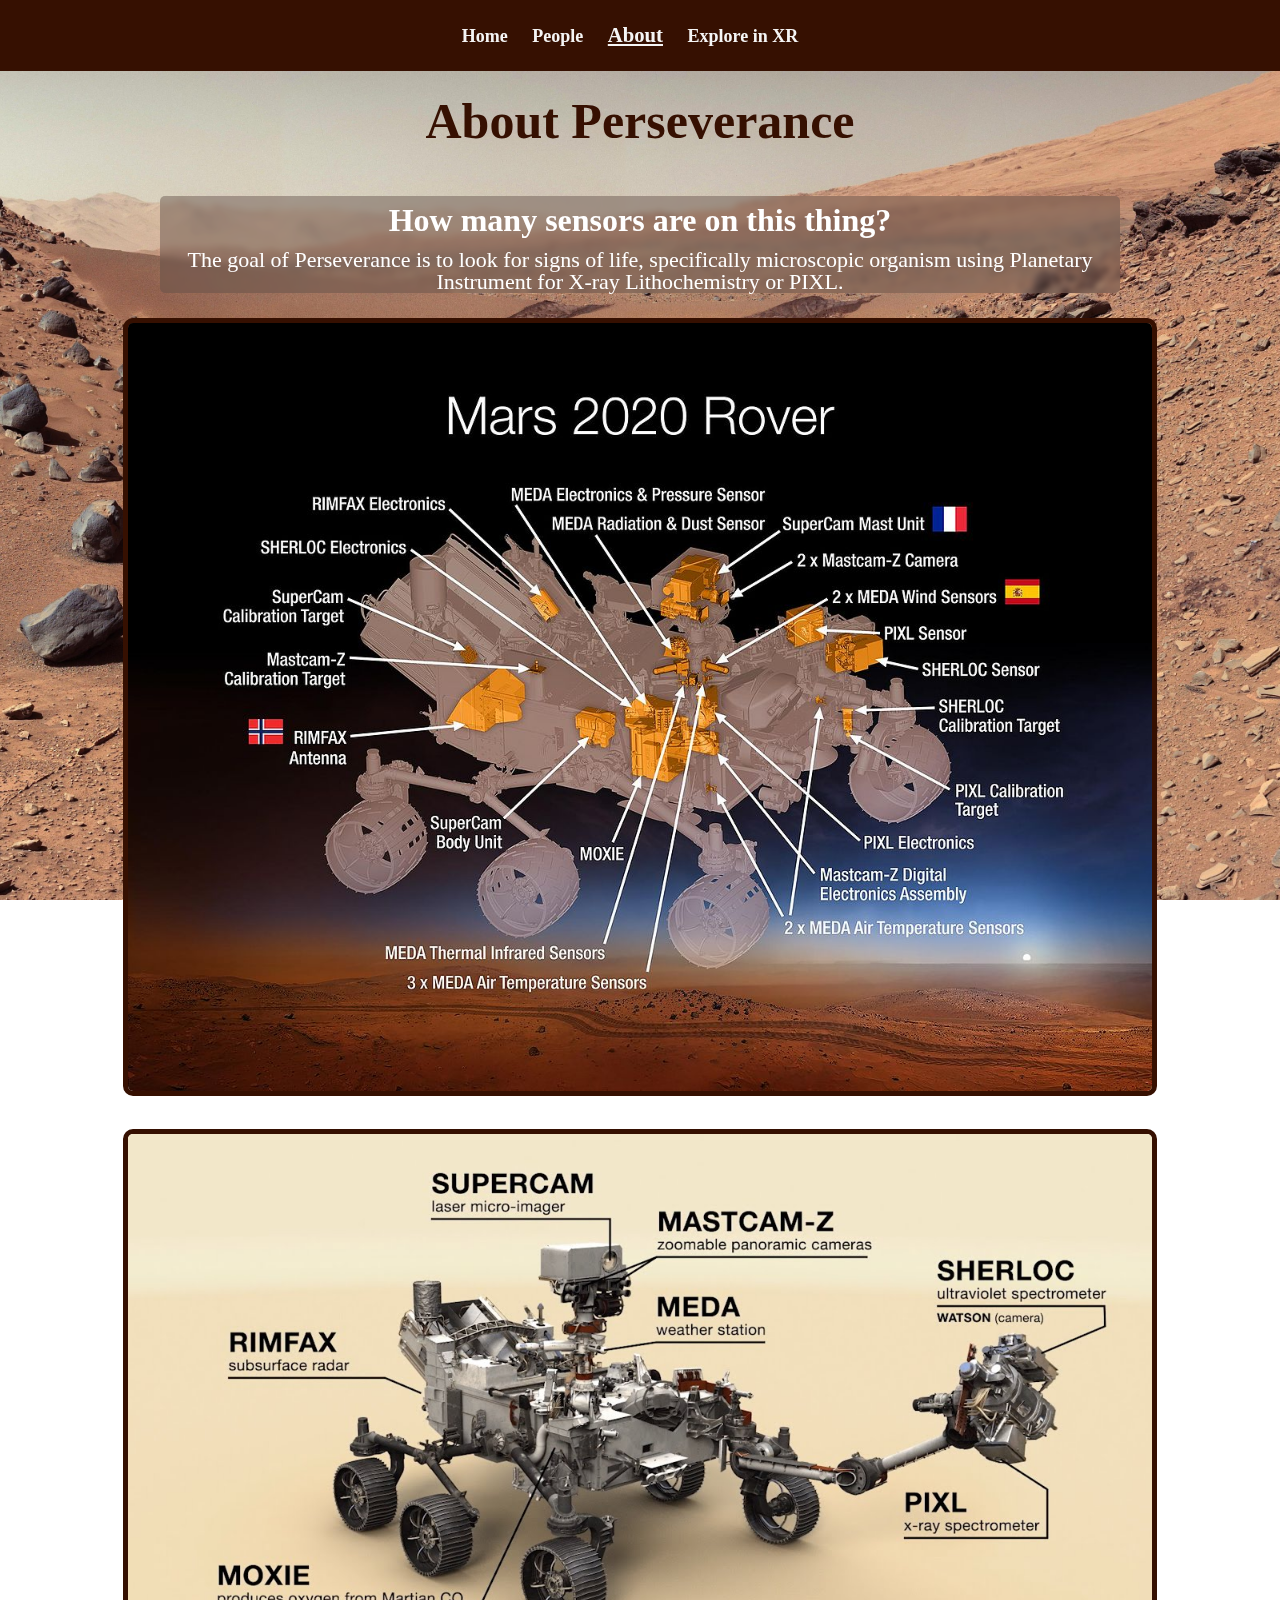
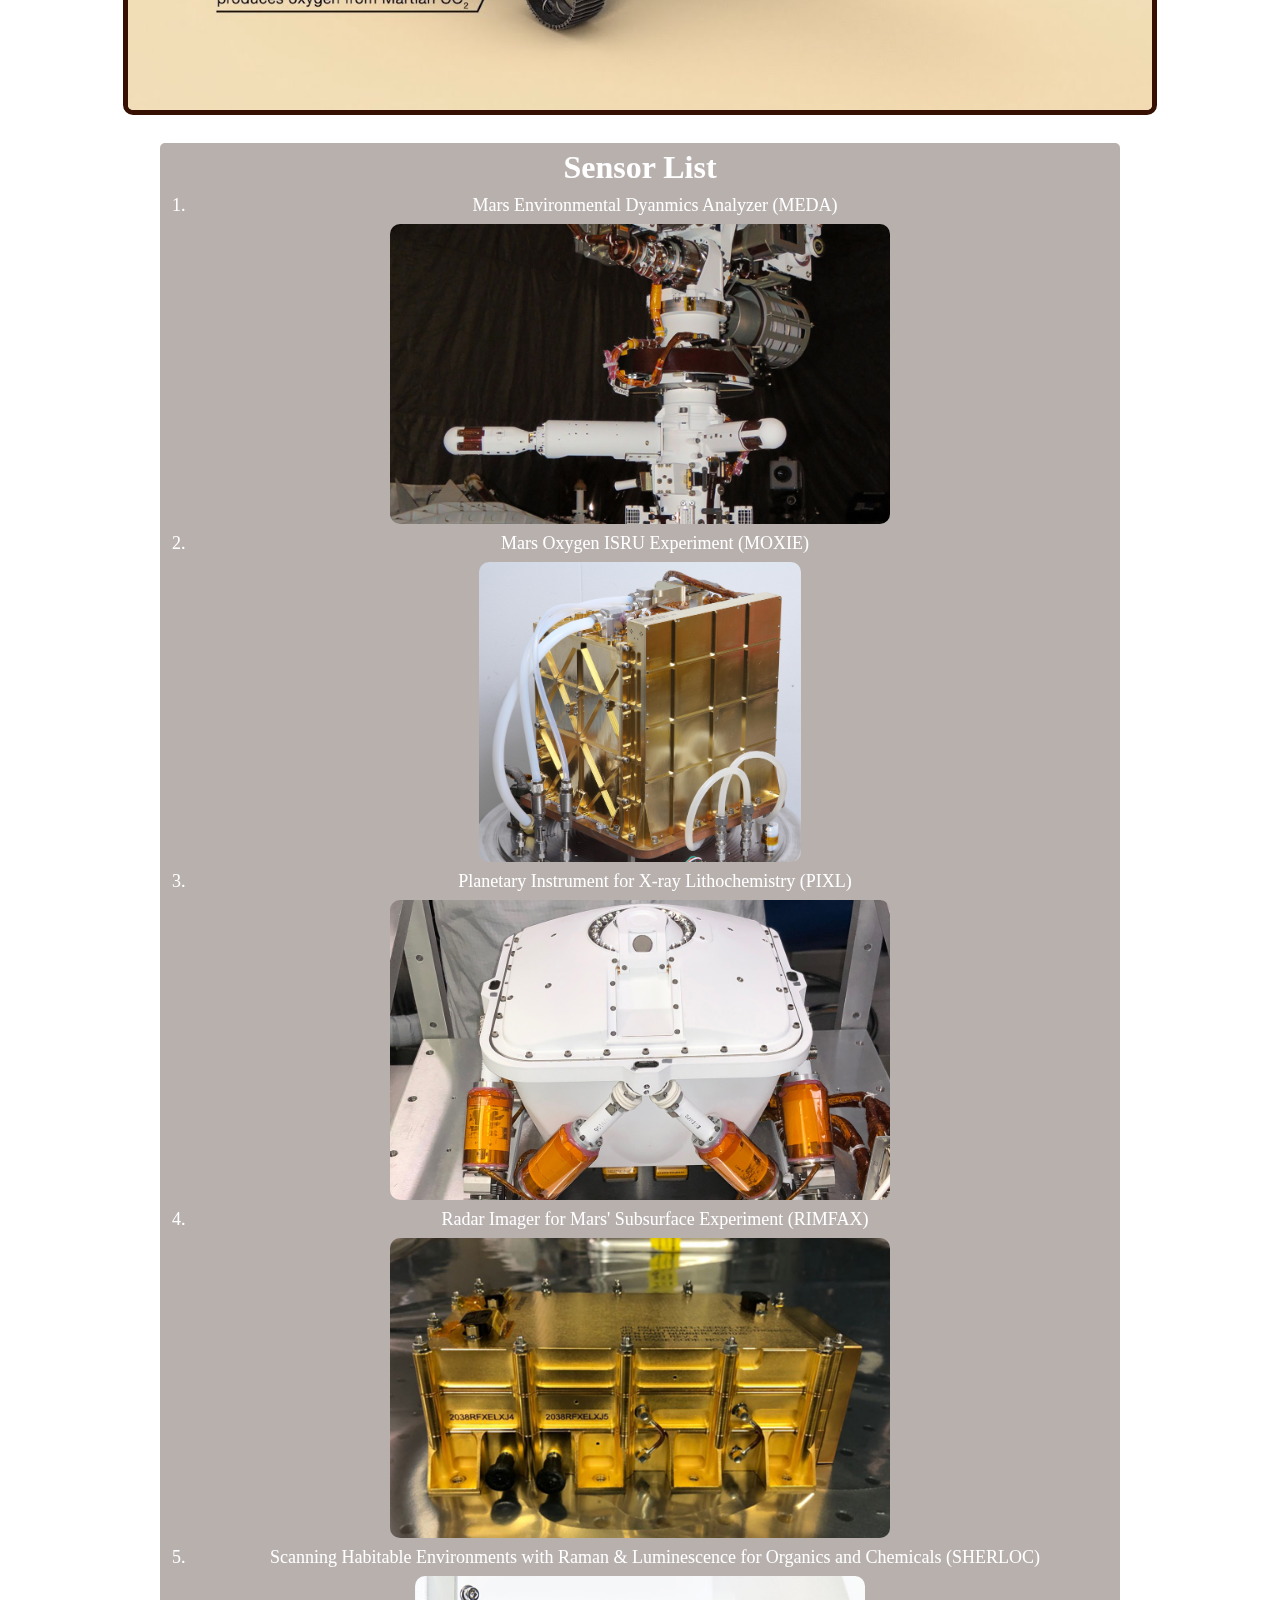
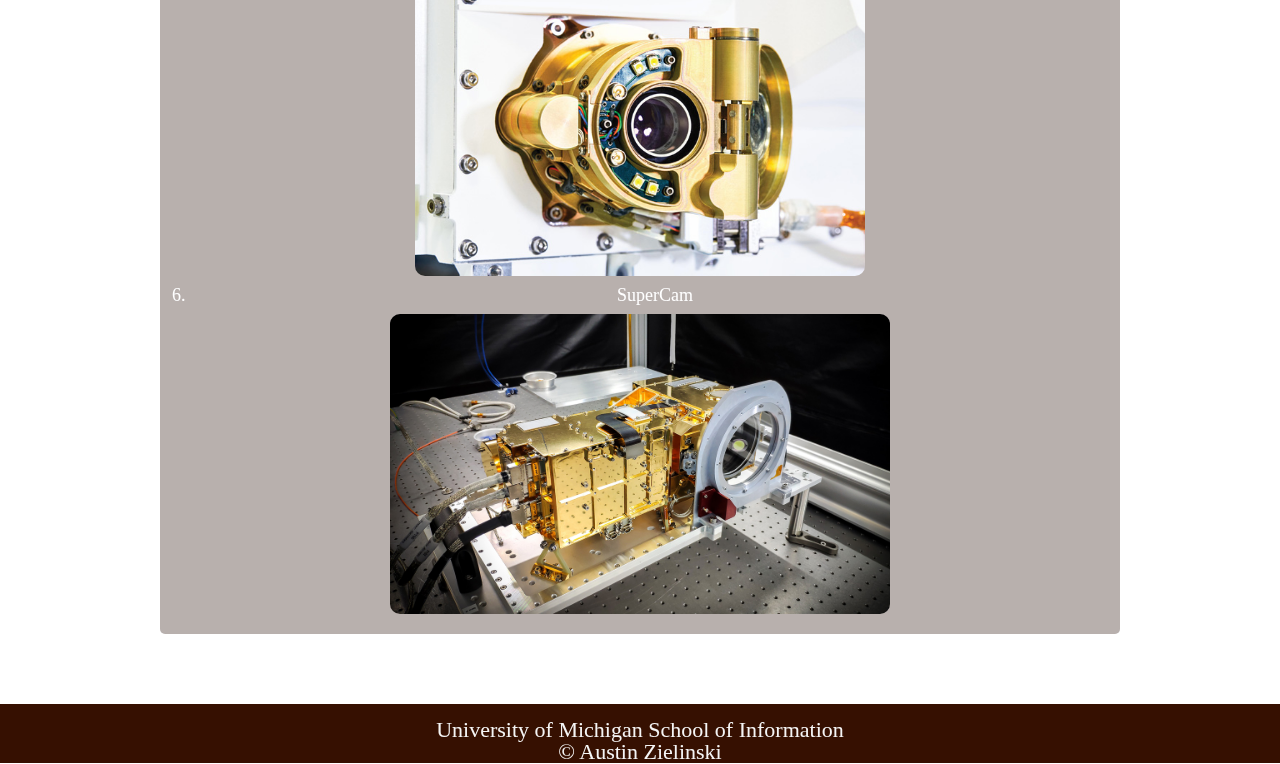
==== about.html @ b67bc54c "update" ====
<!DOCTYPE html>
<html lang="en">

<head>
	<meta charset="UTF-8">
	<meta name="viewport" content="width=device-width, initial-scale=1.0">
	<link rel="stylesheet" href="css/html5reset.css">
	<link rel="stylesheet" href="css/style.css">
	<title>About</title>
	<!-- Global site tag (gtag.js) - Google Analytics -->
	<script async src="https://www.googletagmanager.com/gtag/js?id=G-2NDL2VJ68P"></script>
	<script>
		window.dataLayer = window.dataLayer || [];
		function gtag() { dataLayer.push(arguments); }
		gtag('js', new Date());

		gtag('config', 'G-2NDL2VJ68P');
	</script>
</head>

<body id="about">
	<div class="skip"><a href="#main">Skip to Main Content</a></div>
	<nav>
		<ul>
			<li><a href="index.html">Home</a></li>
			<li><a href="people.html">People</a></li>
			<li><a href="about.html" class="current" >About</a></li>
			<li><a href="xr.html">Explore in XR</a></li>
		</ul>
	</nav>


	<header class="about-page" id="main">
		<h1>About Perseverance</h1>
	</header>

	<main class="container">
		<div class="about-image">
			<img src="images/sensors.jpg" class="img1" alt="Sensors on the rover.">
			<img src="images/rover-sensors.jpg" class="img1" alt="Sensors on the rover.">
		</div>
		<div class="sensor-images">
			
		</div>

		<div class="about-text">
			<a id="intro"></a>
			<h2>How many sensors are on this thing?</h2>
			<p> The goal of Perseverance is to look for signs of life, specifically microscopic organism using Planetary
				Instrument for X-ray Lithochemistry or PIXL.

			</p>
		</div>

		<div class="sensor-text">
			<a id="sensor"></a>
			<h2>Sensor List</h2>
			<div class="sensor-list">
				<ol>
					<li>Mars Environmental Dyanmics Analyzer (MEDA)</li>
					<img src="images/meda.jpg" class="img3" alt="meda sensor" />
					<li>Mars Oxygen ISRU Experiment (MOXIE)</li>
					<img src="images/moxie.jpg" class="img3" alt="moxie sensor" />
					<li>Planetary Instrument for X-ray Lithochemistry (PIXL)</li>
					<img src="images/pixl_camera.jpg" class="img3" alt="Pixl camera" />
					<li>Radar Imager for Mars' Subsurface Experiment (RIMFAX)</li>
					<img src="images/rimfax.jpg" class="img3" alt="rimfax sensor" />
					<li>Scanning Habitable Environments with Raman & Luminescence for Organics and Chemicals (SHERLOC)
					</li>
					<img src="images/sherloc.jpg" class="img3" alt="sherloc sensor" />
					<li>SuperCam</li>
					<img src="images/supercam-web.jpg" class="img3" alt="supercam sensor" />
				</ol>
				</div>
			</div>

	</main>

	<footer>
		<p>University of Michigan School of Information <br />
			&copy; Austin Zielinski </p>
	</footer>
</body>

</html>
---- css/style.css ----
html{
    scroll-behavior: smooth;
}

body{
  /* background-color: rgb(252, 240, 231); */
  background-image: url(../images/Mars_landscape.jpg);
  background-attachment: fixed;
  background-position: center;
  background-repeat: no-repeat;
  background-size: cover;
  font-size: 18px;
  margin: 0;
  padding: 0;
}

img {
  width: 80%;
  height: auto;
  border: 5px solid  rgb(54, 16, 1);
  margin: 15px;
  border-radius: 10px;
}



h1{
  font-size: 50px;
  line-height: 1;
  padding: 25px 0;
  color: rgb(54, 16, 1);
  text-align: center;
}

h2{
  font-size: 32px;
  line-height: 1.5;
  padding-bottom: 5px;
  color: white;
  text-align: center;
}

nav li{
  display:inline;
  padding-right:20px;

}


nav{
  background-color: rgb(54, 16, 1);
  padding: 25px 0; 
  text-align: center;
}

footer{
  background-color: rgb(54, 16, 1);
  color: white;
  padding-top: 15px;
  text-align: center;
  position: relative;
  bottom: 0;
  align-items: center;
}

footer p{
  color: whitesmoke;
}

header p{
  color: white;
  font-size: 32px;
  text-align: center;
}
/*END STARTER CSS - DO NO CHANGE*/


/*Req 1*/
nav a{
  color: whitesmoke;
  font-weight: bold;
  text-decoration: none;
}             

a:hover{
  text-decoration: underline;
}

/*Req 3a*/
.skip a{
  background: whitesmoke;
  color: color: rgb(54, 16, 1);
  left: 0;      
  -webkit-transition: top 1s ease-out;
  transition: top 1s ease-out;
  z-index: 1;
  position: absolute;
  top: -50px;
  
}
.skip a:focus{
  top: 10px;

}
li{
  text-align:center;
  
}
/*Req 4*/
*:focus{
  /* border-right: 3px dotted rgb(54, 16, 1); */
  border-bottom: 5px solid rgb(54, 16, 1);

}

/*Req 5*/
.container{
  display: grid;
  grid-template-columns: 1fr 3fr 3fr 1fr;
  grid-template-rows: auto auto auto auto auto auto auto auto;
  grid-row-gap: 10px;
  justify-content: center;
  
}

.container{
  display: grid;
  grid-template-columns: 1fr 3fr 3fr 3fr 1;
  grid-template-rows: auto auto auto auto auto auto auto auto;
  grid-row-gap: 10px;
  justify-content: center;
}

header{
  background-attachment: fixed; /* Parallax effect */     
  background-position: center;  /* Parallax effect */
  background-repeat: no-repeat; /* Parallax effect */
  background-size: cover;       /* Parallax effect */
      ;
  height: 20%;                /* Parallax effect */
  margin-bottom: 25px;
}

.intro-text, .liftoff-text, .journey-text, .landing-text, .about-text, .sensor-text{
  grid-column: 2 / span 2;
  text-align: center;
  align-items: center;
  backdrop-filter: blur(3px) contrast(.7);
  background-color: rgba(54, 16, 1, 0.2);
  border-radius: 5px;
}

/*Req 8a, 8b, and 8c*/
.intro-image, .liftoff-image, .journey-image, .landing-image, .about-image, .sensor-images{
  grid-column: 1/-1;
  text-align: center;
}

.intro-text{
  grid-row: 1 / span 1;
}
.intro-image{
  grid-row: 2 / span 1;
}

.lifoff-text{
  grid-row: 3 / span 1;
}

.liftoff-image{
  grid-row: 4 / span 1;
}

/*Req 7b & 8d*/
.journey-text{
  grid-row: 5 / span 1;
}

.journey-image{
  grid-row: 6 / span 1;
}

/*Req 7b & 8d*/
.landing-text{
  grid-row: 7 / span 1;
}

.landing-image{
  grid-row: 8 / span 1;
  padding-bottom: 10px;
}

.text{
  background-color: white;
  border: 10px solid black;
  width: 85%;
  align-self: center;
}

.about-text{
  grid-row: 1 / span 1;
}

.about-image{
  grid-row: 2 / span 1;
  padding-bottom: -20px;
}

.sensor-images{
  display: flex;
  margin: 10px;
  flex-direction: column;
  margin-left: auto;
  margin-right: auto;
  width: 85%;
  height: auto
}

 .current{
  font-size: 115%;
  font-weight: 900;
  text-decoration: underline;
}

.sensor-text{
  grid-row: 3 / span 1;
  padding-bottom: 10px;
}


.sensor-list{
  display: inline;
  background-color: none;
  text-align: left;
  width: 65%;
  padding: none;
  color: white;
}

.sensor-list li{
  margin-left: 30px;
}

/*About page css*/



.img1{
  width: 80%;
  height: auto;
  border: 5px solid  rgb(54, 16, 1);
  border-radius: 10px;
}

.img2{
  max-width: 60%;
  height: auto;
  border-radius: 10px;
  margin: 3%;
  border: none;
  font-weight: 400;
}

.img3{
  width: auto;
  height: 300px;
  border-radius: 10px;
  margin: auto;
  margin-top: 10px;
  margin-bottom: 10px;
  display: block;
  border: none;
  font-weight: 400;
}

p{
  font-size: 22px;
  color: rgb(255, 255, 255);

}

.main_img:hover{
  width: 85%;
  height: auto;
  filter: brightness(1.1);
  box-shadow: rgba(0, 0, 0, 0.25) 0px 54px 55px, rgba(0, 0, 0, 0.12) 0px -12px 30px, rgba(0, 0, 0, 0.12) 0px 4px 6px, rgba(0, 0, 0, 0.17) 0px 12px 13px, rgba(0, 0, 0, 0.09) 0px -3px 5px;
  box-shadow: rgba(50, 50, 93, 0.25) 0px 30px 60px -12px inset, rgba(0, 0, 0, 0.3) 0px 18px 36px -18px inset;
}

/* css specific for people*/

.diana{
  display: flex;
  flex-wrap: wrap;
  flex-direction: row;
  justify-content: centers;

}

/* .mission-team, .celebration{
  display: flex;
  justify-content: center;
} */

.diana img{
  max-width: 100%;
  border: 3px solid black;
}

.people-body{
  background-image: url(../images/nasa_logo2.jpg);
  background-attachment: fixed;
  background-position: center;
  background-repeat: no-repeat;
  background-size: cover;
  background-color: rgb(11, 61, 145);
  background-size: 15%;
  background-repeat: repeat;
}

.people-nav{
  background-color: rgb(11, 61, 145);
  color: white;
  z-index: -1;
}
.people-footer{
  background-color: rgb(11, 61, 145);
}

/* .mission-team, .celebration{
  display: block;
  margin: 10px;
  margin-left: auto;
  margin-right: auto;
} */

#people_h1{
  backdrop-filter: blur(3px) contrast(.7);
  background-color: rgba(11, 61, 145, .9);
  border: 5px solid black;
  margin: 20px;
  color: white;
  border-radius: 10px;

}

.mission-team img, .celebration img{
  display: block;
  margin: 10px;
  margin-left: auto;
  margin-right: auto;
  width: 85%;
  height: auto;
  border: 3.5px solid black;
  border-radius: 5px;
}


.people-text1{
  text-align: center;
  border: 5px solid black;
  margin: 20px;
  border-radius: 10px;
}

.people-text1 p, .diana p{
  color: white;
  text-align: center;
  padding: 10px;
}


.diana h2, .people-text1 h2{
  color: white;

}
.people-text1{
  color: black;
  backdrop-filter: blur(3px) contrast(.7);
  background-color: rgba(11, 61, 145, .95);
  border-radius: 10px;
}

.diana{
  backdrop-filter: blur(3px) contrast(.7);
  background-color: rgba(11, 61, 145, .95);
  border: 5px solid black;
  margin: 20px;
  border-radius: 10px;
}

h3{
  color: white;
  padding-bottom: 10px;
  text-decoration: none;
}

.people-text1 h3 a{
  color: white;
  text-decoration: none;
}

h3:hover{
  text-decoration: underline;
}



.diana{
  display: flex;
  flex-direction: column;
  justify-content: center;
  align-items: center;
}

.diana img{
  margin: 1%;
  width: 92%;
  height: auto;
}

/*Explore in XR*/

#XR_img{
  display: block;
  width:400px;
  height: auto;
  margin-left: auto;
  margin-right: auto;
  border: none;
  border-radius: 3%;
}

#XR_img1{
  display: block;
  width: auto;
  height: 450px;
  margin-left: auto;
  margin-right: auto;
  border: none;
  border-radius: 3%;
}

#XR_a{
  color: rgb(54, 16, 1);
  font-size: 48px;
  text-decoration: none;
}

.ar, .vr{
 display: flex;
 flex-direction: column;
 justify-content: center;
 flex-wrap: nowrap;
 align-items: center;

}

.ar a, .vr a{
  font-size: 30px;
  color: white;
}

.XR_h3{
  text-align: center;
}


.XR_p{

  margin-top: 15px;
  margin-bottom: 5px;
  margin-left: auto;
  margin-right: auto;
  width: 85%;
  backdrop-filter: blur(7px) contrast(.7);
  background-color: rgba(54, 16, 1, 0.308);
  border-radius: 5px;
}


/*Animation changing the background*/

#homepage{
  animation-name: animateSectionBackground;
  animation-duration: 3s;
}

#XR_a{
  animation-name: fadeIn;
  animation-duration: 3s infinite;
}

@keyframes fadeIn{
  from { opacity: 0;}
  to { opacity: 1;}
}

@keyframes animateSectionBackground {
  from { opacity: 0;}
  to { opacity: 1;}
}
/* 
@keyframes animateSectionBackground {
  00%, 24% { background-image: url(/images/rocket-launch.jpg); }
  25%, 49% { background-image: url(/images/rocket-leaving-earth.jpg); }
  50%, 74% { background-image: url(/images/arriving-at-mars.jpg); }
  75%, 99% { background-image: url(/images/Mars_landscape.jpg); }
} */

@media (min-width: 768px) and (max-width: 1024px){

  .ar, .vr{
    display: flex;
    flex-direction: row;
    flex-direction: wrap;
    justify-content: space-evenly;
    margin: 10px;
  }

  #XR_img{
    margin-right: 15px;
    width: auto;
    height: 250px;
  }

  .ar{
    margin-right: 30px;
  }

  #XR_img1{
    margin-right: 15px;
    width: 250px;
    height: auto;
    margin-left: 25px;
  }

  .XR_a:hover{
    text-decoration: none;
    font-size: 60px;
  }

  h3:hover{
    text-decoration: none;
  }

  .XR_h3{
    text-decoration: underline solid rgb(54, 16, 1);
  }

  .sensor-list p{
    width: auto;
  }

  .container{
    display: grid;
    grid-template-columns: 1fr 2fr 3fr 2fr 1fr;
    grid-template-rows: auto auto auto auto auto auto auto auto;
    grid-row-gap: 10px;
    justify-content: center;
  }

  .intro-image, .liftoff-image, .journey-image, .landing-image{
    grid-column: 1/ span 3;
    text-align: center;
  }

  .intro-image, .journey-image{
    grid-column: 1/ span 3;
    text-align: center;
  }

   .liftoff-image, .landing-image{
    grid-column: 3/ span 3;
    text-align: center;
  }

  .diana{
    flex-direction: row;
    flex-wrap: wrap;
    justify-content: center;
    align-items: center;
  }

  .diana img{
    width: 45%;
  }

  nav li{
    display: flex;
    box-direction: column;
    justify-content: right;
  }

  nav{
    margin-left: 80%;
    padding: 5px;
    background: none;
  }

  .people-nav{
    background: none;
    backdrop-filter: blur(7px) contrast(.9);
    background-color: rgba(11, 61, 145, .02);
    border-radius: 5px;

  }

  .people-nav a{
    color: black;
  }

  nav a{
    font-size: 23px;
  }
  .current{
    font-size:25px;
    font-weight: 900;
    text-decoration: underline;
  }

  .intro-text, .liftoff-text, .journey-text, .landing-text, .about-text, .sensor-text{
  grid-column: 2 / span 3;
}

@media all and (min-width: 1025px){
    
  img{
     width: 60%;
     border-style: solid;
     border-color: whitesmoke;
  }

  body{
    background-image: url(../images/Mars_landscape.jpg);
    background-attachment: fixed;
    background-position: center;
    background-repeat: no-repeat;
    background-size: cover;
    font-size: 18px;
    margin: 0;
    padding: 0;
  }
    
  nav{
    padding: 30px 0px;
    text-align: center;
  }

  nav a{
    color: whitesmoke;
  }


  .container{
    grid-template-columns: 50px auto 500px auto 50px;
    grid-template-rows: 400px 425px 425px 400px;
  }

  
  .intro-text, .liftoff-text, .journey-text, .landing-text{
    grid-column: 3 / span 2;
  }

  
  .intro-image, .liftoff-image, .journey-image, .landing-image{
    grid-column: 3 / span 2;
  }

  footer{
    text-align: right;
  
  }


}


@media screen and (prefers-reduced-motion: reduce){
  html{
      scroll-behavior: auto; 
  }

  .skip a{
    -webkit-transition: none; 
    transition: none;        
   }

   #homepage{
     animation: none;
   }

  /*Turn off parallax*/
  header{
    background-attachment: initial;
  }
}
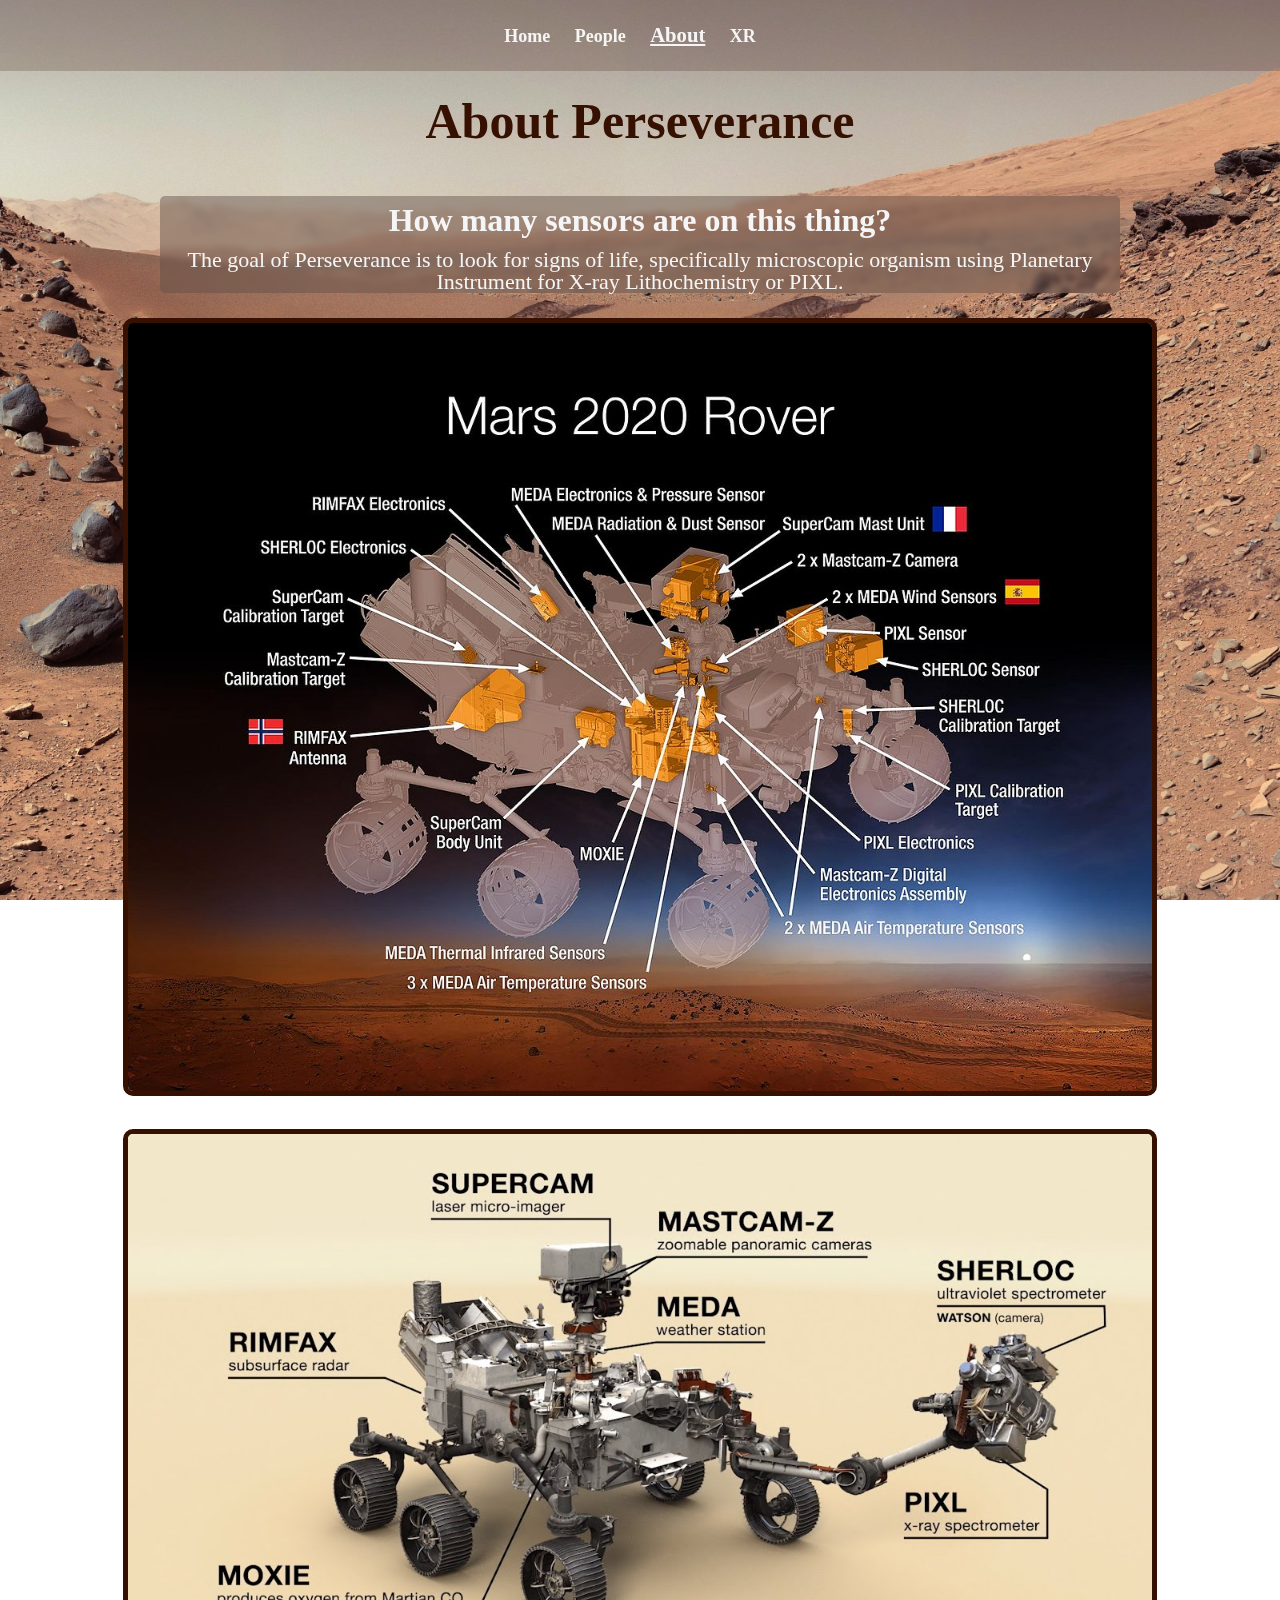
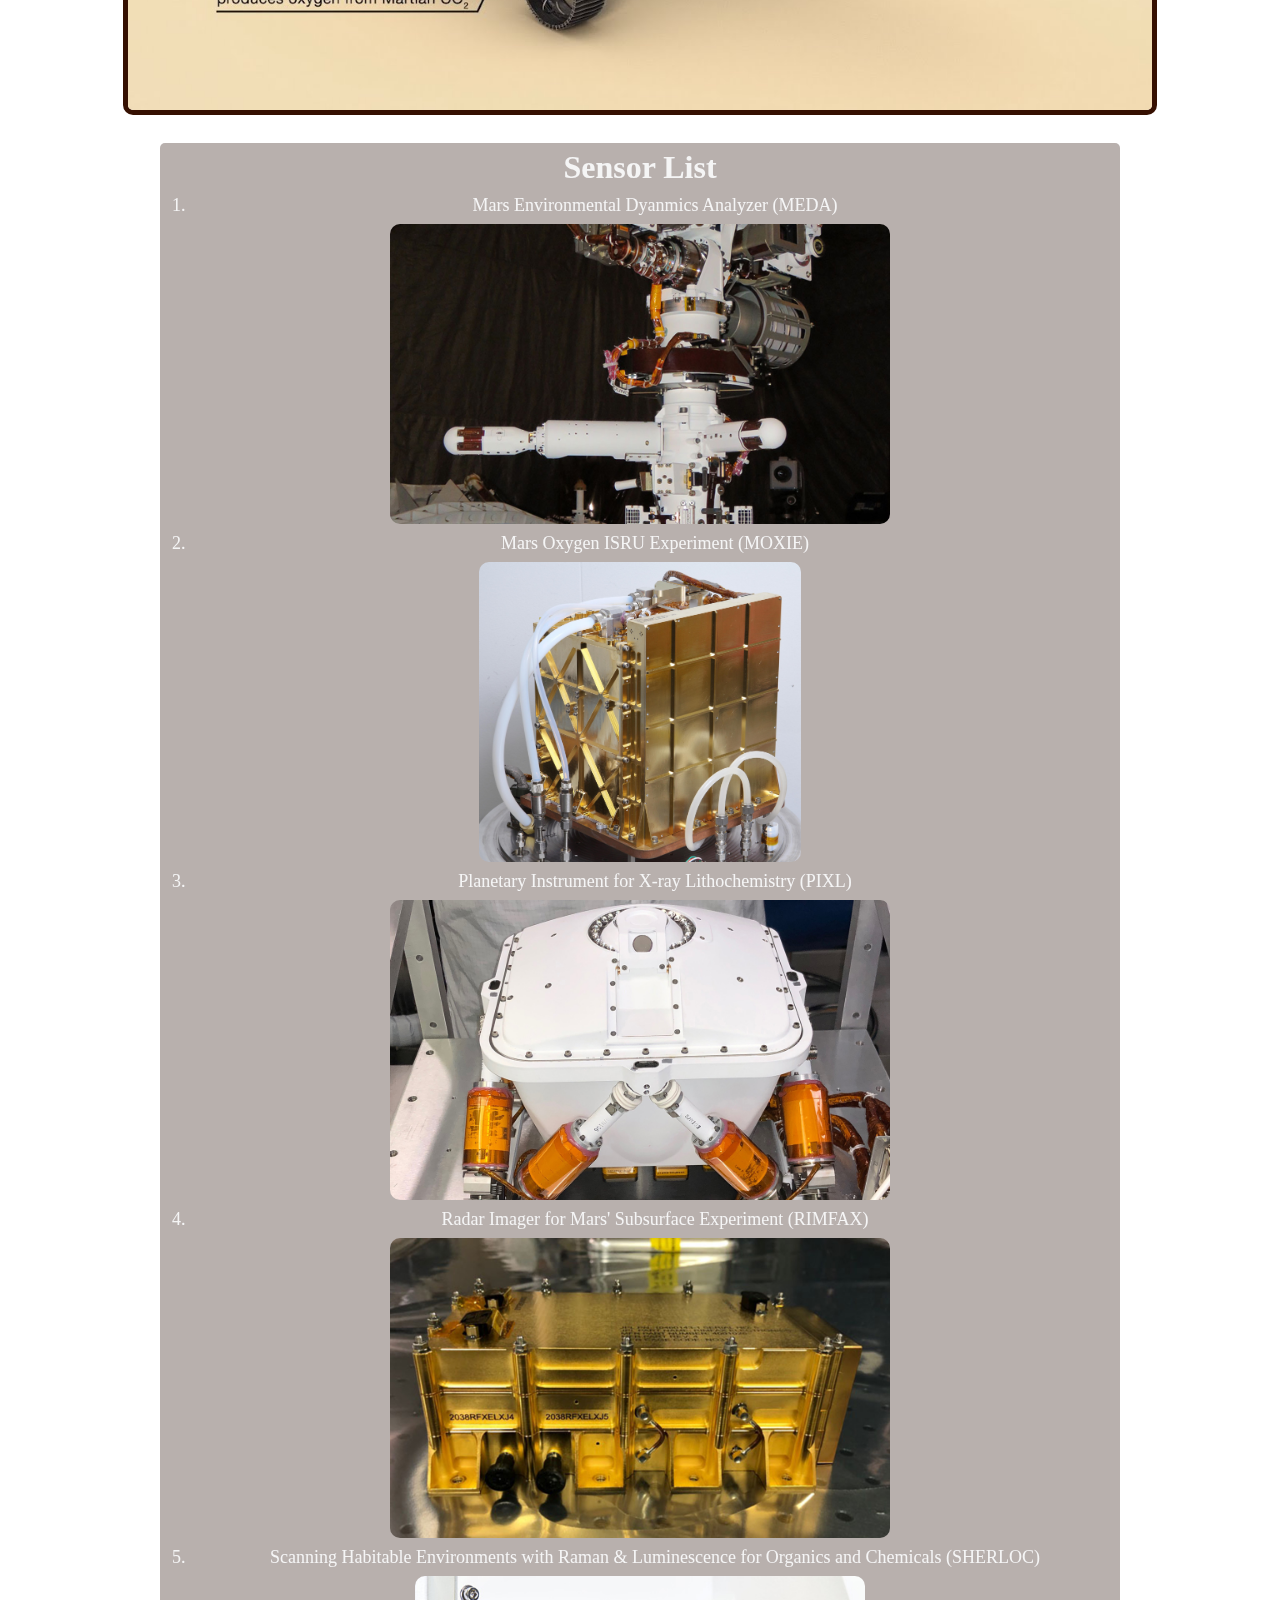
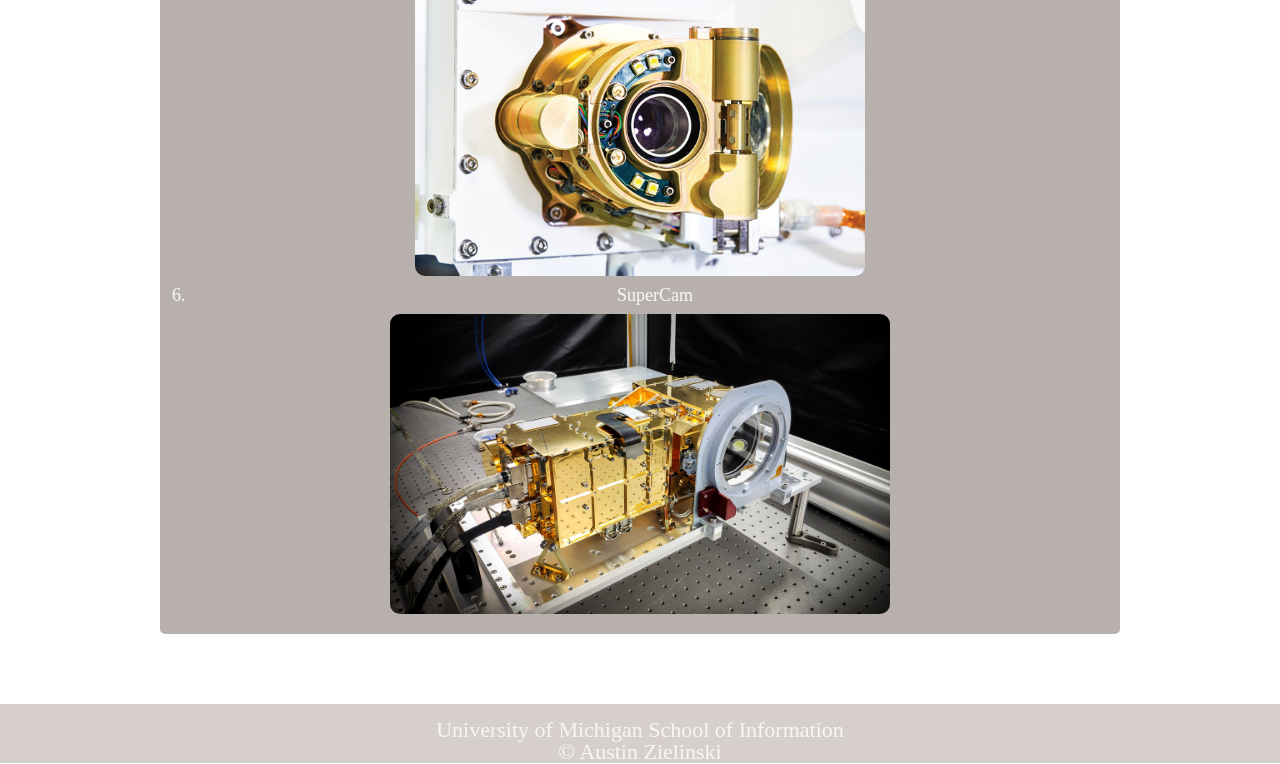
==== commit 17c87e8f: "update" ====
--- a/about.html
+++ b/about.html
@@ -25,7 +25,7 @@
 			<li><a href="index.html">Home</a></li>
 			<li><a href="people.html">People</a></li>
 			<li><a href="about.html" class="current" >About</a></li>
-			<li><a href="xr.html">Explore in XR</a></li>
+			<li><a href="xr.html">XR</a></li>
 		</ul>
 	</nav>
 
--- a/css/style.css
+++ b/css/style.css
@@ -37,7 +37,7 @@
   font-size: 32px;
   line-height: 1.5;
   padding-bottom: 5px;
-  color: white;
+  color: whitesmoke;
   text-align: center;
 }
 
@@ -49,14 +49,14 @@
 
 
 nav{
-  background-color: rgb(54, 16, 1);
+  background-color: rgba(54, 16, 1, 0.2);
   padding: 25px 0; 
   text-align: center;
 }
 
 footer{
-  background-color: rgb(54, 16, 1);
-  color: white;
+  background-color: rgba(54, 16, 1, 0.2);
+  color: whitesmoke;
   padding-top: 15px;
   text-align: center;
   position: relative;
@@ -69,7 +69,7 @@
 }
 
 header p{
-  color: white;
+  color: whitesmoke;
   font-size: 32px;
   text-align: center;
 }
@@ -133,6 +133,7 @@
 }
 
 header{
+  
   background-attachment: fixed; /* Parallax effect */     
   background-position: center;  /* Parallax effect */
   background-repeat: no-repeat; /* Parallax effect */
@@ -192,7 +193,7 @@
 }
 
 .text{
-  background-color: white;
+  background-color: whitesmoke;
   border: 10px solid black;
   width: 85%;
   align-self: center;
@@ -235,7 +236,7 @@
   text-align: left;
   width: 65%;
   padding: none;
-  color: white;
+  color: whitesmoke;
 }
 
 .sensor-list li{
@@ -276,7 +277,7 @@
 
 p{
   font-size: 22px;
-  color: rgb(255, 255, 255);
+  color: whitesmoke;
 
 }
 
@@ -309,6 +310,7 @@
 }
 
 .people-body{
+  margin-top: 10px;
   background-image: url(../images/nasa_logo2.jpg);
   background-attachment: fixed;
   background-position: center;
@@ -320,12 +322,21 @@
 }
 
 .people-nav{
-  background-color: rgb(11, 61, 145);
-  color: white;
-  z-index: -1;
-}
+  backdrop-filter: blur(3px) contrast(.7);
+  background-color: rgba(255, 255, 255, 0.4);
+}
+
+.people-nav a{
+  color: black;
+  
+}
+
 .people-footer{
-  background-color: rgb(11, 61, 145);
+  backdrop-filter: blur(3px) contrast(.7);
+  background-color: rgba(255, 255, 255, 0.4);
+}
+.people-footer p{
+  color: black;
 }
 
 /* .mission-team, .celebration{
@@ -340,7 +351,7 @@
   background-color: rgba(11, 61, 145, .9);
   border: 5px solid black;
   margin: 20px;
-  color: white;
+  color: whitesmoke;
   border-radius: 10px;
 
 }
@@ -365,14 +376,14 @@
 }
 
 .people-text1 p, .diana p{
-  color: white;
+  color: whitesmoke;
   text-align: center;
   padding: 10px;
 }
 
 
 .diana h2, .people-text1 h2{
-  color: white;
+  color: whitesmoke;
 
 }
 .people-text1{
@@ -391,13 +402,13 @@
 }
 
 h3{
-  color: white;
+  color: whitesmoke;
   padding-bottom: 10px;
   text-decoration: none;
 }
 
 .people-text1 h3 a{
-  color: white;
+  color: whitesmoke;
   text-decoration: none;
 }
 
@@ -459,7 +470,7 @@
 
 .ar a, .vr a{
   font-size: 30px;
-  color: white;
+  color: whitesmoke;
 }
 
 .XR_h3{
@@ -518,7 +529,11 @@
     justify-content: space-evenly;
     margin: 10px;
   }
-
+  
+  .people-nav{
+    color: black;
+  }
+  
   #XR_img{
     margin-right: 15px;
     width: auto;
@@ -599,6 +614,10 @@
     background: none;
   }
 
+  nav a{
+    font-size: 32px;
+  }
+
   .people-nav{
     background: none;
     backdrop-filter: blur(7px) contrast(.9);
@@ -612,10 +631,16 @@
   }
 
   nav a{
-    font-size: 23px;
-  }
+    font-size: 32px;
+    color: whitesmoke;
+  }
+  
+  a:visited {
+    color: whitesmoke;
+  }
+
   .current{
-    font-size:25px;
+    font-size:42px;
     font-weight: 900;
     text-decoration: underline;
   }
@@ -633,6 +658,7 @@
   }
 
   body{
+    background-color: black;
     background-image: url(../images/Mars_landscape.jpg);
     background-attachment: fixed;
     background-position: center;
@@ -644,13 +670,11 @@
   }
     
   nav{
+    background-color:rgba(0, 0, 0, 100);
     padding: 30px 0px;
     text-align: center;
   }
 
-  nav a{
-    color: whitesmoke;
-  }
 
 
   .container{
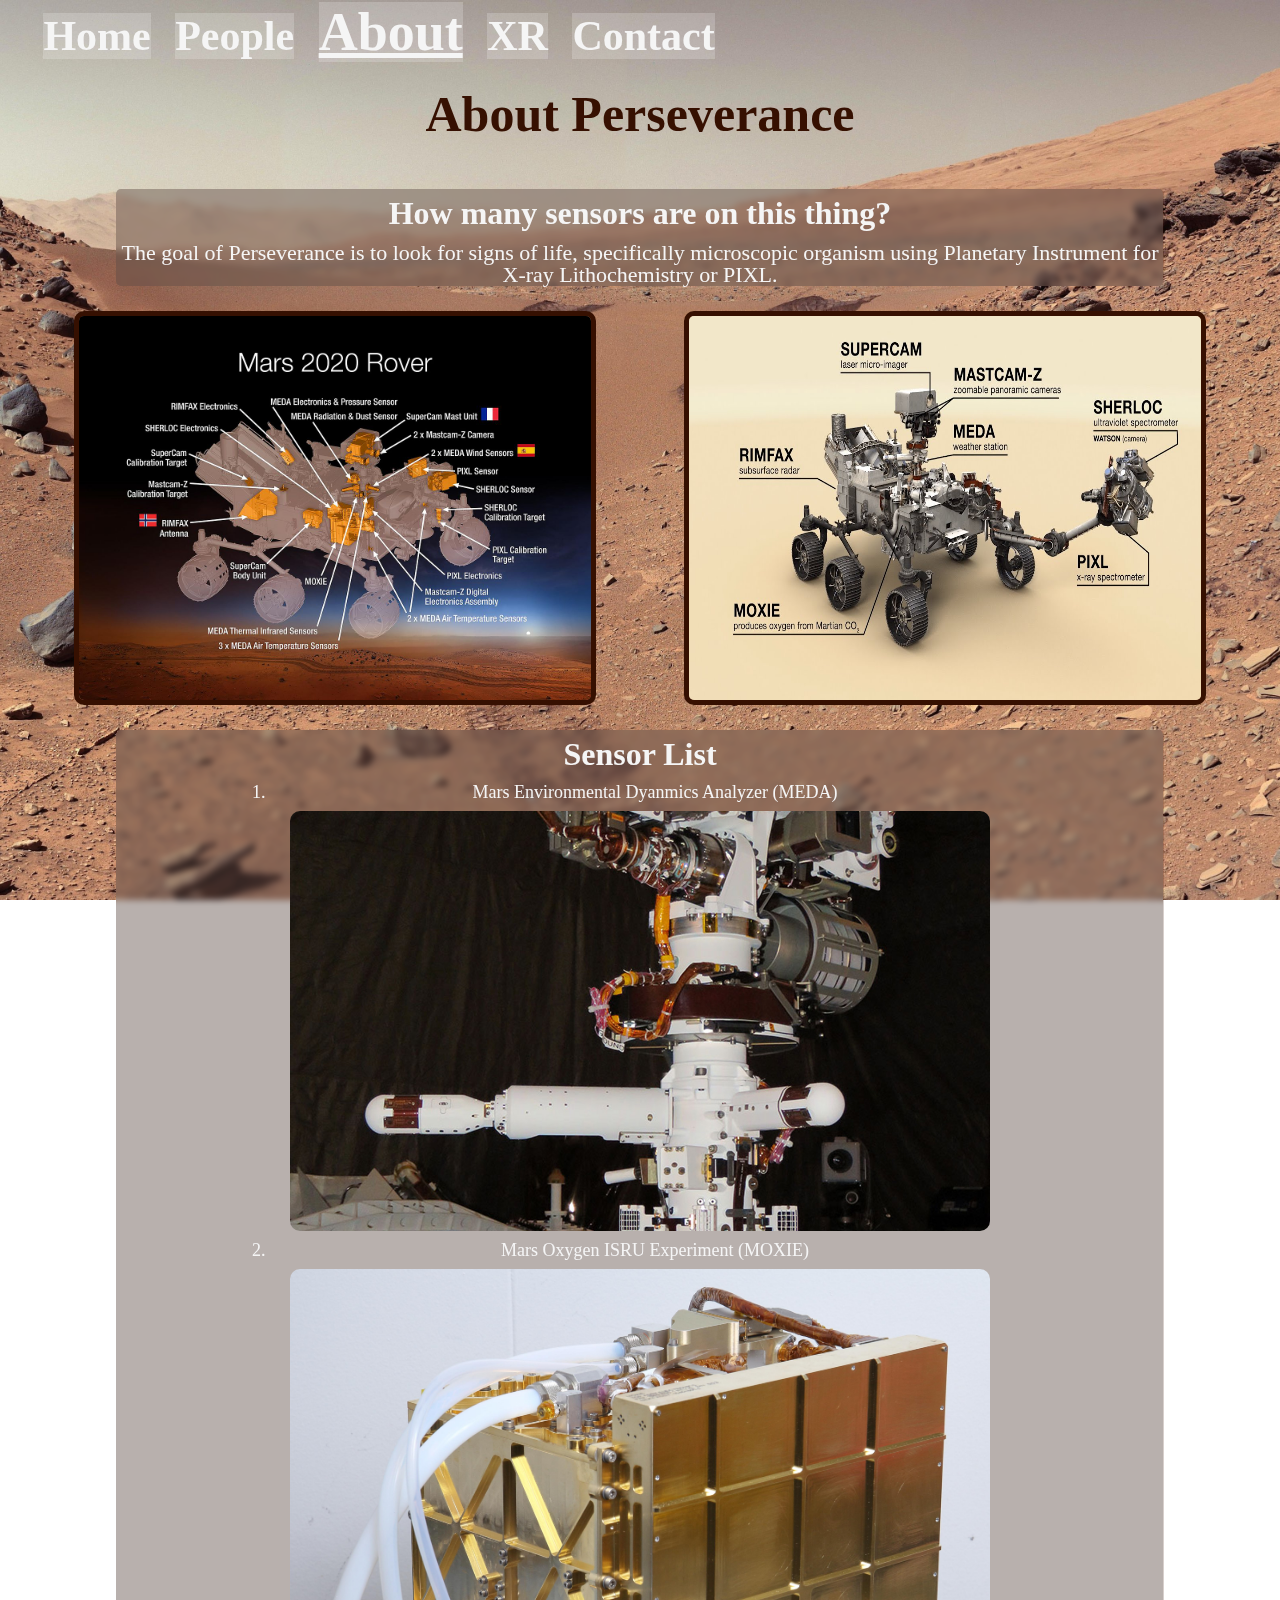
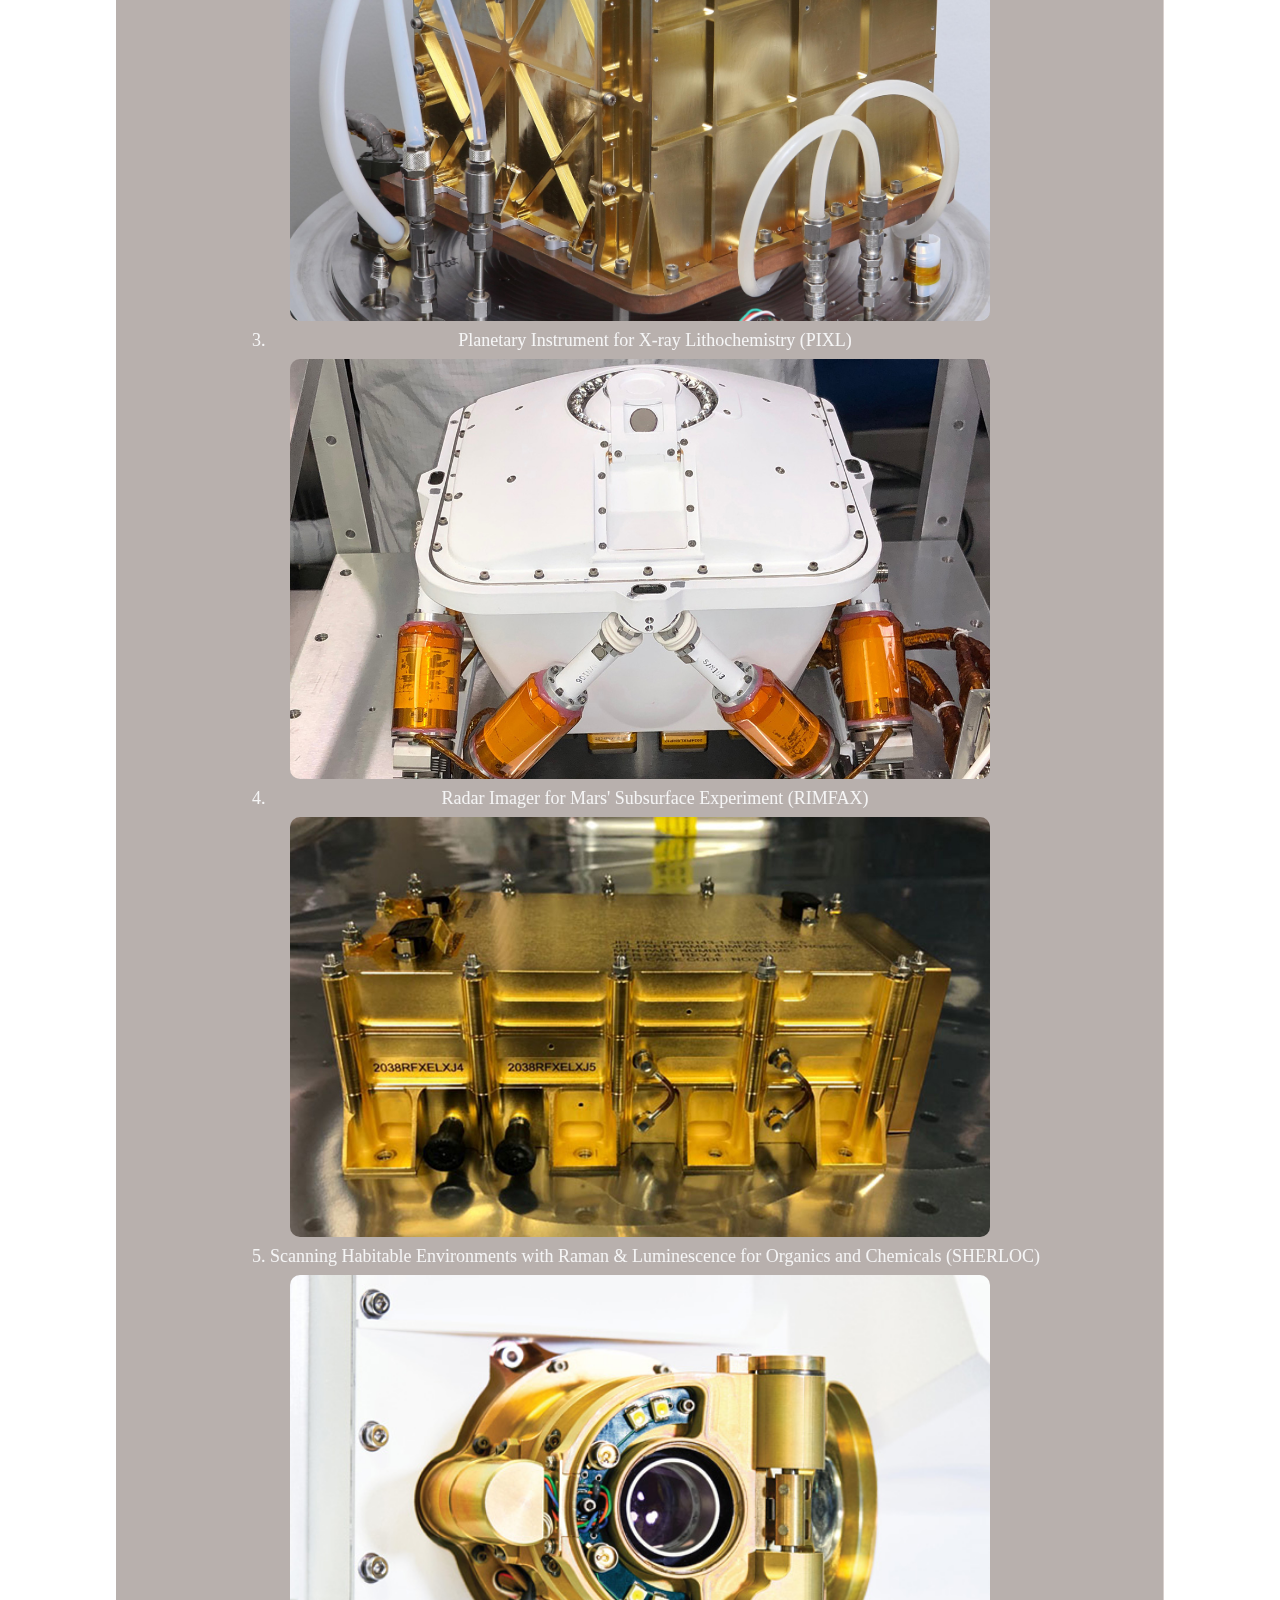
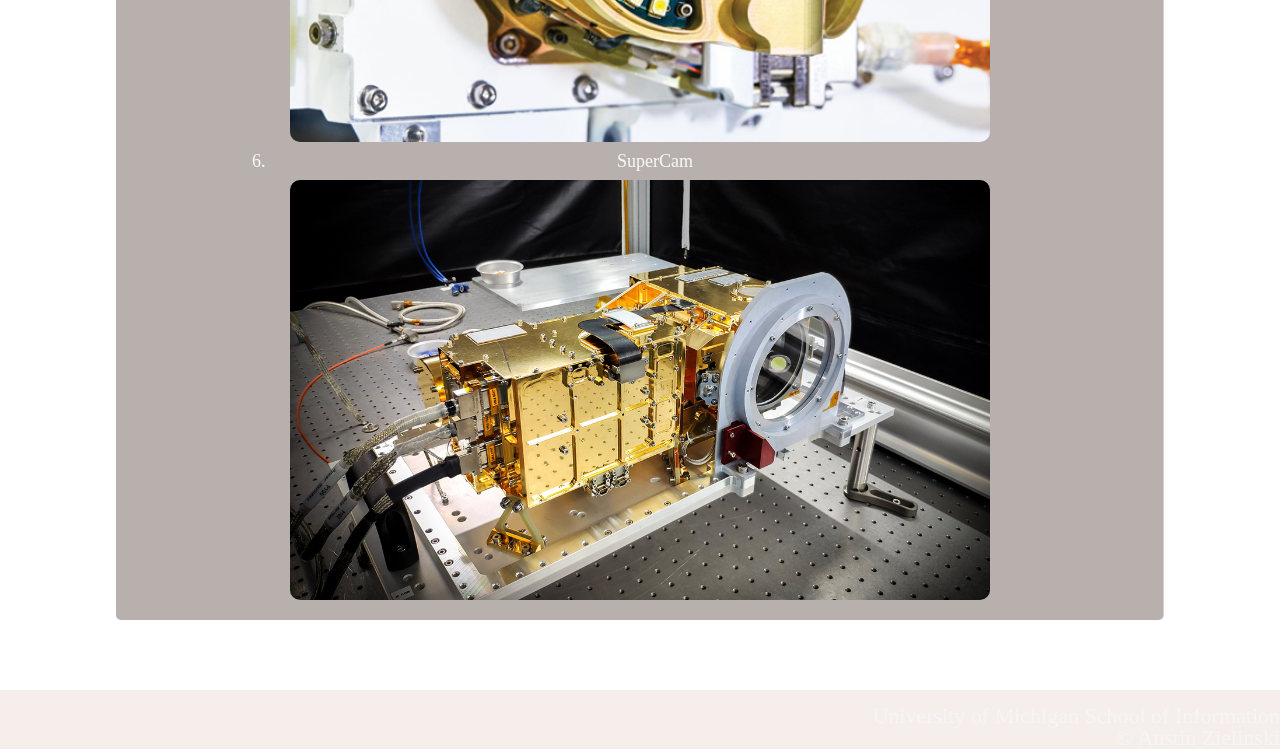
==== commit 109a7403: "update" ====
--- a/about.html
+++ b/about.html
@@ -26,6 +26,7 @@
 			<li><a href="people.html">People</a></li>
 			<li><a href="about.html" class="current" >About</a></li>
 			<li><a href="xr.html">XR</a></li>
+			<li><a href="contact.html">Contact</a></li>
 		</ul>
 	</nav>
 
@@ -35,7 +36,7 @@
 	</header>
 
 	<main class="container">
-		<div class="about-image">
+		<div class="about-images">
 			<img src="images/sensors.jpg" class="img1" alt="Sensors on the rover.">
 			<img src="images/rover-sensors.jpg" class="img1" alt="Sensors on the rover.">
 		</div>
--- a/css/style.css
+++ b/css/style.css
@@ -42,20 +42,21 @@
 }
 
 nav li{
-  display:inline;
+  display:inline-flex;
   padding-right:20px;
+  padding-bottom: 10px;
 
 }
 
 
 nav{
-  background-color: rgba(54, 16, 1, 0.2);
-  padding: 25px 0; 
+  background-color: rgba(54, 16, 1, 0.1);
+  padding: 10px 5px; 
   text-align: center;
 }
 
 footer{
-  background-color: rgba(54, 16, 1, 0.2);
+  background-color: rgba(153, 86, 60, 0.1);
   color: whitesmoke;
   padding-top: 15px;
   text-align: center;
@@ -78,10 +79,79 @@
 
 /*Req 1*/
 nav a{
+  font-size: 105%;
   color: whitesmoke;
   font-weight: bold;
   text-decoration: none;
-}             
+}
+
+/* form {
+  border: 3px solid #f1f1f1;
+} */
+
+.container1{
+  display: flex;
+  flex-direction: column;
+  align-items: flex-start;
+  margin-left: 10%;
+  width: 80%;
+}
+
+legend{ 
+  font-size: 125%;
+  font-style:italic;
+  text-transform: uppercase;
+  text-align: center;
+}
+
+label{
+  margin-left: 10px;
+  margin-right:10px;
+  margin-top: 3px;
+  font-size: 25px;
+  color: whitesmoke;
+  background-color: rgba(255, 255, 255, .2);
+  text-align: center;
+}
+input {
+  padding: 12px 20px;
+  margin-top: 10px;
+  margin-bottom: 10pxS;
+  margin-left: 10px;
+  width: 100%;
+  display: inline-block;
+  border: 1px solid #ccc;
+  box-sizing: border-box;
+  color: whitesmoke;
+  background-color: rgba(54, 16, 1, .3);
+}
+
+textarea{
+  margin: 10px 8px;
+  padding-top: 5px;
+  min-height: 60px;
+  background-color: rgba(54, 16, 1, .3);
+  color: whitesmoke;
+  width: 100%;
+}
+
+
+input[type=checkbox]{
+
+}
+#submission{
+  margin-right: 0px;
+}
+
+input[type=submit] {
+  background-color: rgba(54, 16, 1, 1);
+  color: white;
+  cursor: pointer;
+}
+
+input[type=submit]:hover {
+  opacity: 0.8;
+}
 
 a:hover{
   text-decoration: underline;
@@ -124,21 +194,12 @@
   
 }
 
-.container{
-  display: grid;
-  grid-template-columns: 1fr 3fr 3fr 3fr 1;
-  grid-template-rows: auto auto auto auto auto auto auto auto;
-  grid-row-gap: 10px;
-  justify-content: center;
-}
-
 header{
   
   background-attachment: fixed; /* Parallax effect */     
   background-position: center;  /* Parallax effect */
   background-repeat: no-repeat; /* Parallax effect */
   background-size: cover;       /* Parallax effect */
-      ;
   height: 20%;                /* Parallax effect */
   margin-bottom: 25px;
 }
@@ -147,13 +208,14 @@
   grid-column: 2 / span 2;
   text-align: center;
   align-items: center;
+  justify-content: center;
   backdrop-filter: blur(3px) contrast(.7);
   background-color: rgba(54, 16, 1, 0.2);
   border-radius: 5px;
 }
 
 /*Req 8a, 8b, and 8c*/
-.intro-image, .liftoff-image, .journey-image, .landing-image, .about-image, .sensor-images{
+.intro-image, .liftoff-image, .journey-image, .landing-image, .about-image, .about-images, .sensor-images{
   grid-column: 1/-1;
   text-align: center;
 }
@@ -204,6 +266,11 @@
 }
 
 .about-image{
+  grid-row: 2 / span 1;
+  padding-bottom: -20px;
+}
+
+.about-images{
   grid-row: 2 / span 1;
   padding-bottom: -20px;
 }
@@ -214,12 +281,12 @@
   flex-direction: column;
   margin-left: auto;
   margin-right: auto;
-  width: 85%;
+  width: 60%;
   height: auto
 }
 
  .current{
-  font-size: 115%;
+  font-size: 125%;
   font-weight: 900;
   text-decoration: underline;
 }
@@ -231,12 +298,14 @@
 
 
 .sensor-list{
-  display: inline;
+  display: flex;
+  flex-direction: column;
+  flex-wrap: wrap;
   background-color: none;
   text-align: left;
-  width: 65%;
   padding: none;
   color: whitesmoke;
+  justify-content: center;
 }
 
 .sensor-list li{
@@ -264,10 +333,11 @@
 }
 
 .img3{
-  width: auto;
-  height: 300px;
+  width: 300px;
+  height: auto;
   border-radius: 10px;
-  margin: auto;
+  margin-left: auto;
+  margin-right: auto;
   margin-top: 10px;
   margin-bottom: 10px;
   display: block;
@@ -323,7 +393,7 @@
 
 .people-nav{
   backdrop-filter: blur(3px) contrast(.7);
-  background-color: rgba(255, 255, 255, 0.4);
+  background-color: rgba(255, 255, 255, .7);
 }
 
 .people-nav a{
@@ -521,6 +591,26 @@
 } */
 
 @media (min-width: 768px) and (max-width: 1024px){
+ 
+  /* For the form */
+ 
+  form{
+    width: 80%;
+    margin: 0 auto;
+  }
+
+  input{
+    width:80%;
+  }
+  
+  label{
+    font-size: 32px;
+  }
+
+  textarea{
+    width:80%;
+    height: 25vh;
+ }
 
   .ar, .vr{
     display: flex;
@@ -530,8 +620,8 @@
     margin: 10px;
   }
   
-  .people-nav{
-    color: black;
+  .people-nav a{
+    background-color: rgba(255, 255, 255, .7);
   }
   
   #XR_img{
@@ -546,8 +636,8 @@
 
   #XR_img1{
     margin-right: 15px;
-    width: 250px;
-    height: auto;
+    width: auto;
+    height: 275px;
     margin-left: 25px;
   }
 
@@ -626,17 +716,20 @@
 
   }
 
+ 
+
+  nav a{
+    background-color: rgba(255, 255, 255, .2);
+    font-size: 32px;
+    color: whitesmoke;
+  }
+  
+  a:visited {
+    color: whitesmoke;
+  }
+
   .people-nav a{
     color: black;
-  }
-
-  nav a{
-    font-size: 32px;
-    color: whitesmoke;
-  }
-  
-  a:visited {
-    color: whitesmoke;
   }
 
   .current{
@@ -649,16 +742,44 @@
   grid-column: 2 / span 3;
 }
 
-@media all and (min-width: 1025px){
+.img3{
+  width: 500px;
+}
+
+.container1{
+  margin-left: 2%;
+  width: 100%;
+}
+  label{
+    margin-left: 0px;
+  }
+
+  input{
+    margin-left: 0px;
+    width: 90%;
+  }
+
+  textarea{
+    margin-left: 0px;
+    width: 90%;
+  }
+}
+
+
+@media screen and (min-width: 1025px) {
     
+  .container1{
+    align-items: flex-start;
+    margin-left: 10%;
+  }
+
   img{
-     width: 60%;
+     width: 30%;
      border-style: solid;
-     border-color: whitesmoke;
+     border-color:5px solid rgb(54, 16, 1);
   }
 
   body{
-    background-color: black;
     background-image: url(../images/Mars_landscape.jpg);
     background-attachment: fixed;
     background-position: center;
@@ -669,34 +790,141 @@
     padding: 0;
   }
     
+  nav li{
+    display: inline;
+  
+  }
+
   nav{
-    background-color:rgba(0, 0, 0, 100);
-    padding: 30px 0px;
-    text-align: center;
+    margin-left: 3%;
+    text-align: left;
+    padding: 5px;
+    background: none;
+  }
+
+
+  .people-nav{
+    background: none;
+    backdrop-filter: blur(7px) contrast(.9);
+    background-color: rgba(11, 61, 145, .02);
+    border-radius: 5px;
+
+  }
+
+ 
+
+  nav a{
+    background-color: rgba(255, 255, 255, .2);
+    font-size: 42px;
+    color: whitesmoke;
+  }
+  
+  a:visited {
+    color: whitesmoke;
+  }
+
+  .people-nav a{
+    color: black;
+  }
+
+  .current{
+    font-size: 54px;
+    font-weight: 900;
+    text-decoration: underline;
   }
 
 
 
   .container{
-    grid-template-columns: 50px auto 500px auto 50px;
-    grid-template-rows: 400px 425px 425px 400px;
+    grid-template-columns: 1fr 3fr 3fr 3fr 1fr;
+    grid-template-rows: auto auto auto auto auto auto auto auto;
   }
 
   
   .intro-text, .liftoff-text, .journey-text, .landing-text{
-    grid-column: 3 / span 2;
-  }
-
-  
-  .intro-image, .liftoff-image, .journey-image, .landing-image{
-    grid-column: 3 / span 2;
-  }
+    grid-column: 2 / span 3;
+  }
+
 
   footer{
     text-align: right;
   
   }
 
+  .intro-image{
+    display: flex;
+    flex-wrap: wrap;
+    justify-content: center;
+  }
+
+  .journey-image{
+    display: flex;
+
+  }
+
+  .diana img{
+    width: 45%;
+  }
+
+  .diana{
+    flex-direction: row;
+    flex-wrap: wrap;
+    justify-content: center;
+    align-items: center;
+  }
+
+  .celebration img, .mission-team img{
+    width: 60%;
+    
+  }
+
+  .main_img:hover{
+    width:31%;
+  }
+
+  .sensor-list{
+    flex-direction: row;
+    flex-wrap: nowrap;
+    align-items: center;
+    justify-content: center;
+  }
+
+  .journey-image{
+    align-items: center;
+    justify-content: space-evenly;
+  }
+
+  .about-image{
+    align-items: center;
+    justify-content: space-evenly;
+  }
+
+  .landing-image{
+    align-items: center;
+    justify-content: space-evenly;
+  }
+
+  .about-text{
+    grid-column: 2 / span 3;
+  }
+
+  .img1{
+    width: 40%;
+  }
+
+  .about-images{
+    display: flex;
+    justify-content: space-evenly;
+  }
+  
+  .img3{
+    width: 700px;
+  
+  }
+
+  .sensor-text{
+    grid-column: 2 / span 3;
+  }
 
 }
 
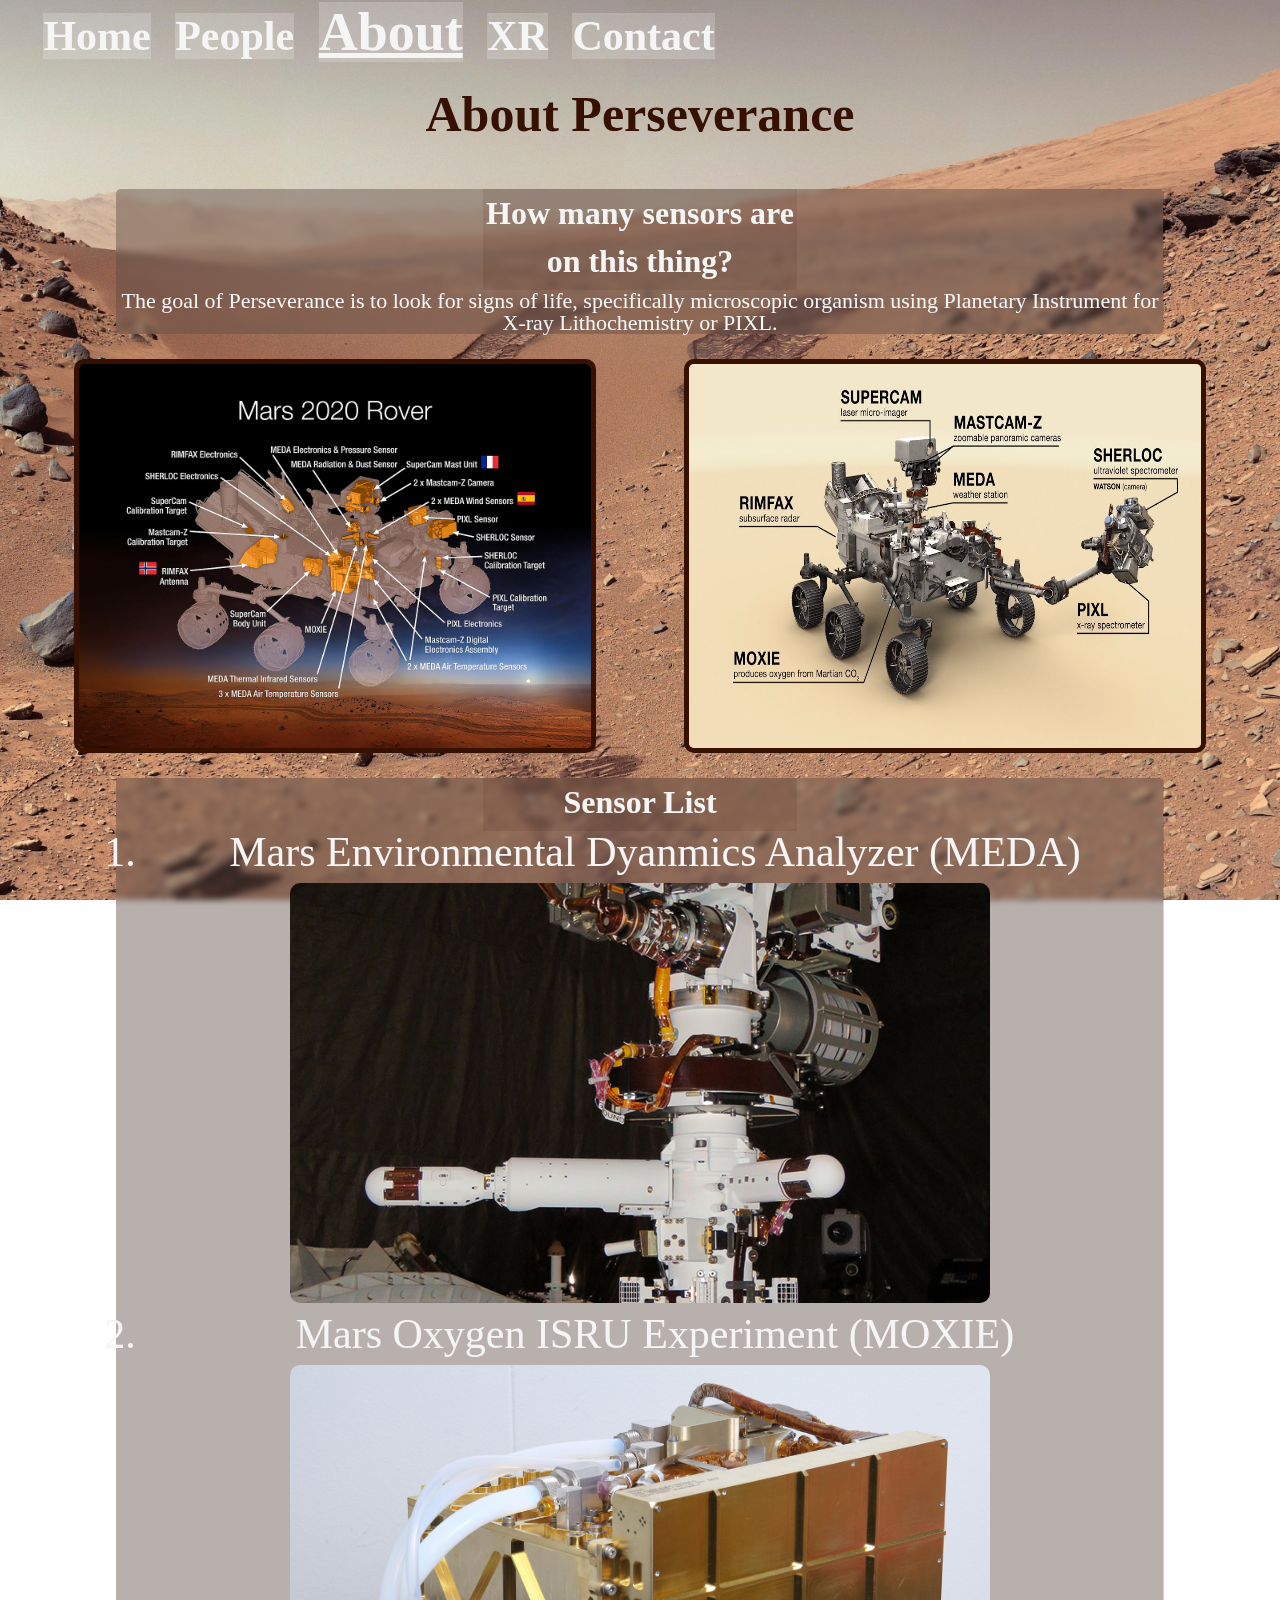
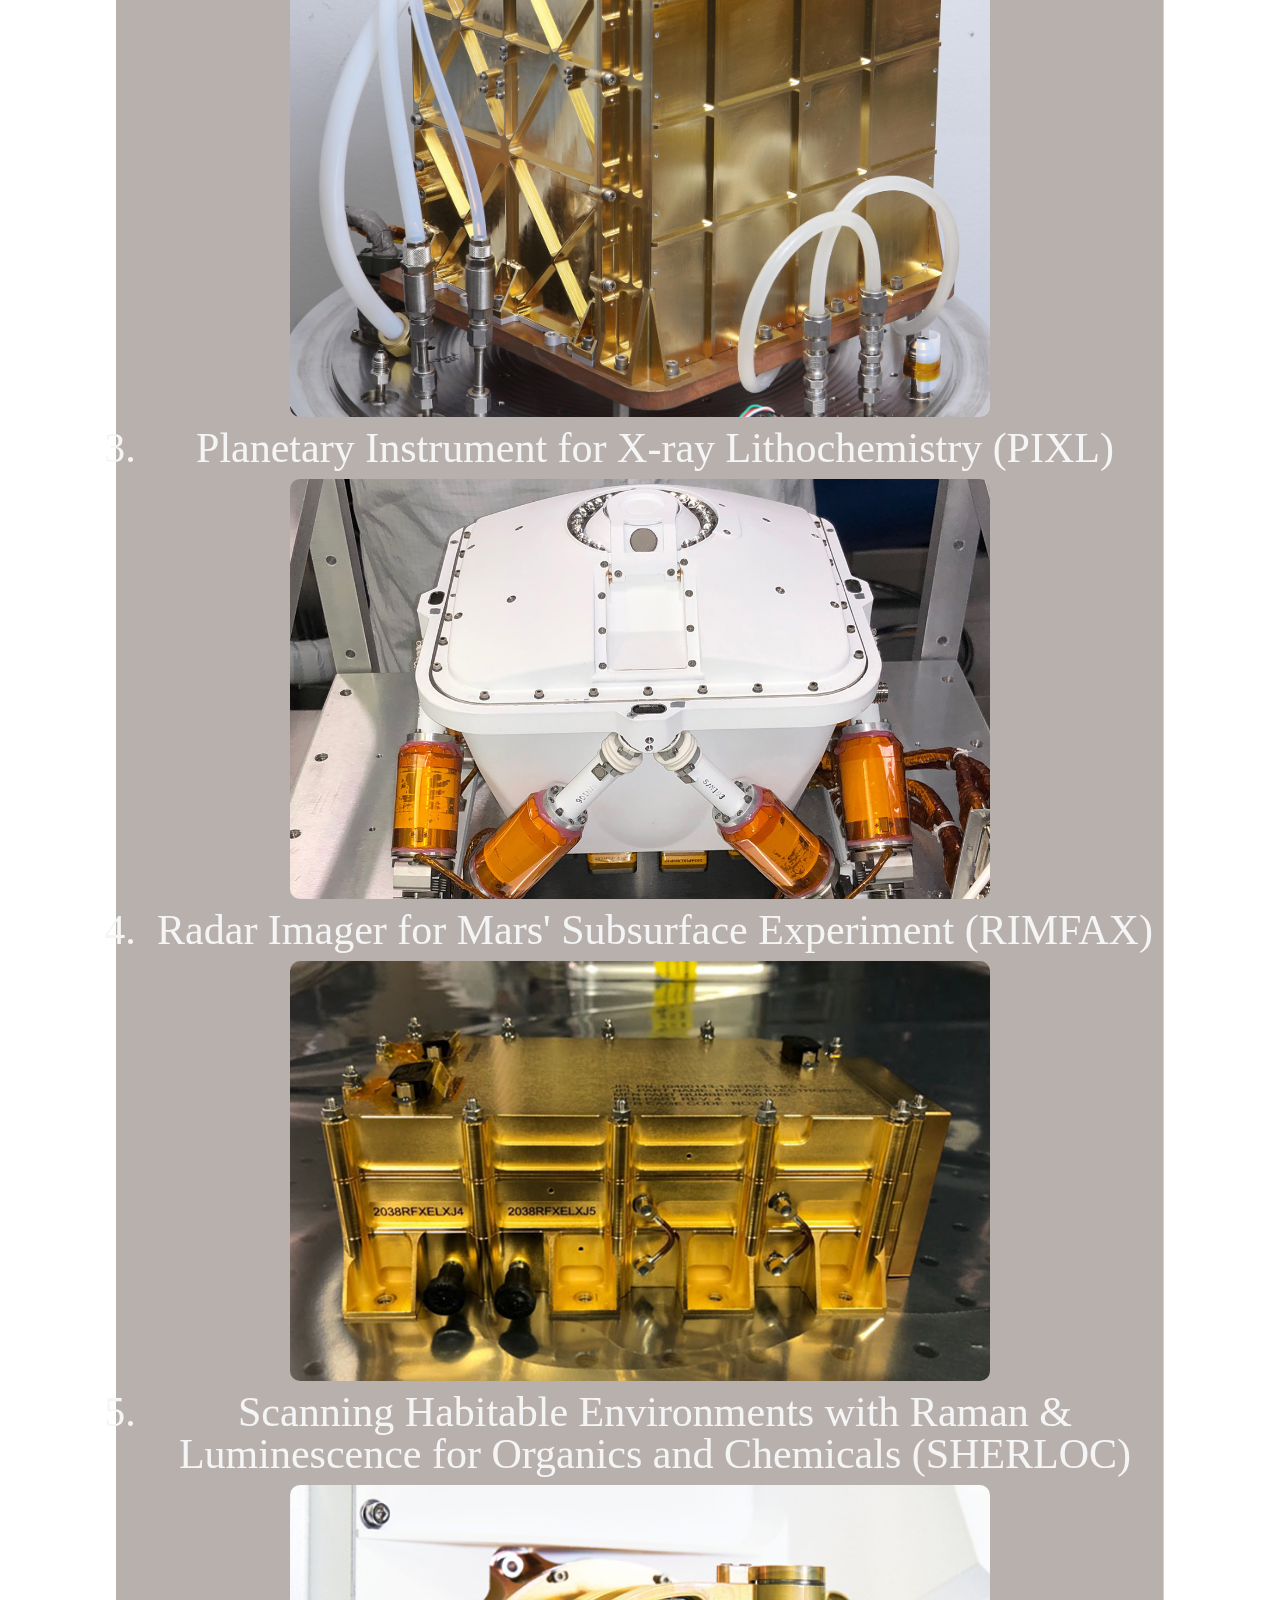
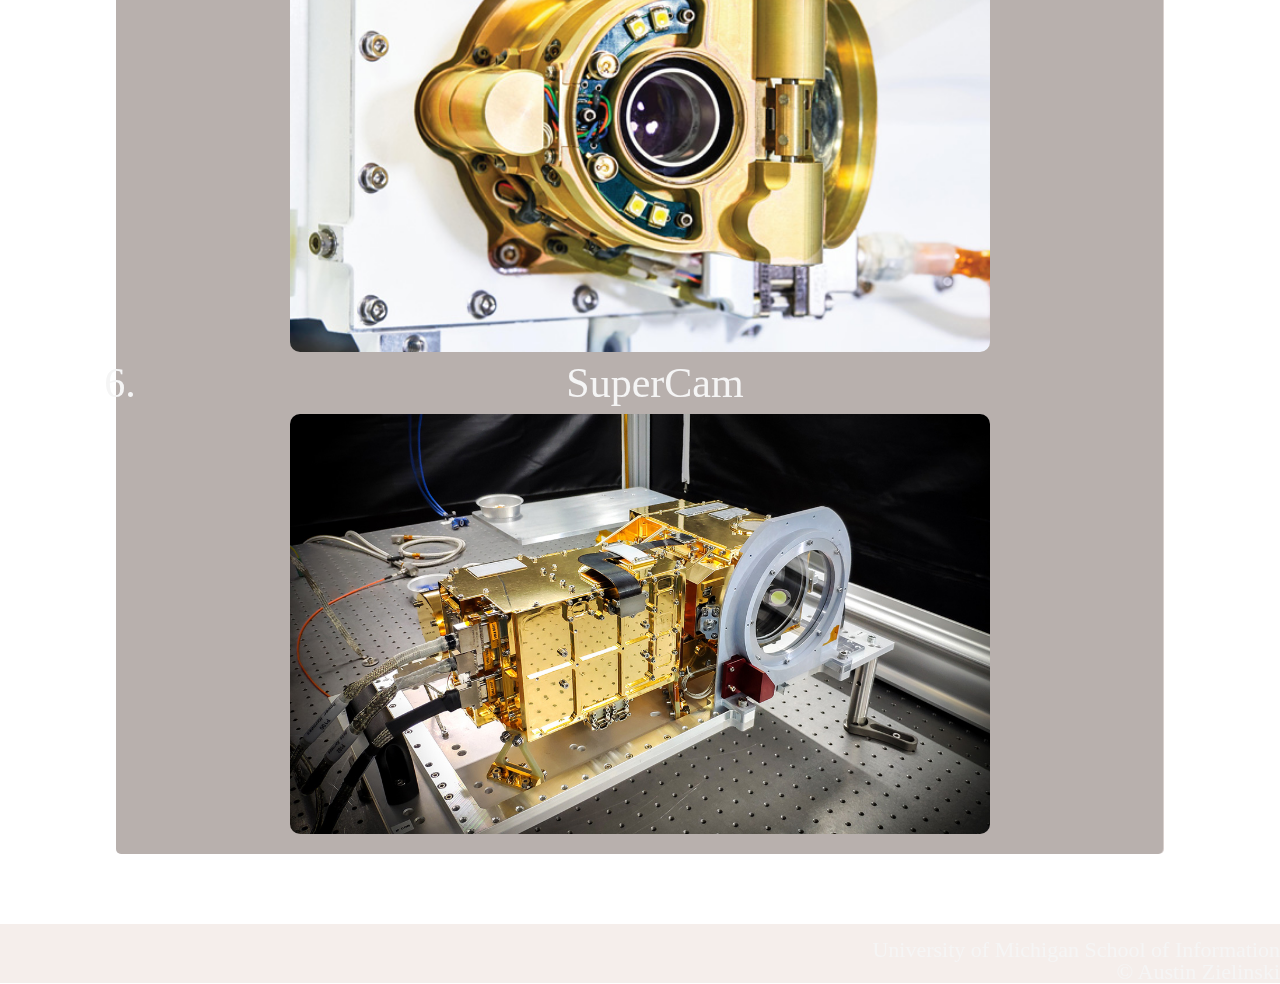
==== commit 4c49d360: "update" ====
--- a/about.html
+++ b/about.html
@@ -18,7 +18,7 @@
 	</script>
 </head>
 
-<body id="about">
+<body id="homepage">
 	<div class="skip"><a href="#main">Skip to Main Content</a></div>
 	<nav>
 		<ul>
--- a/css/style.css
+++ b/css/style.css
@@ -38,7 +38,11 @@
   line-height: 1.5;
   padding-bottom: 5px;
   color: whitesmoke;
-  text-align: center;
+  margin-left: auto;
+  margin-right: auto;
+  text-align: center;
+  width: 30%;
+  background-color: rgba(54, 16, 1, 0.1);
 }
 
 nav li{
@@ -570,7 +574,7 @@
 
 #XR_a{
   animation-name: fadeIn;
-  animation-duration: 3s infinite;
+  animation-duration: 7s infinite;
 }
 
 @keyframes fadeIn{
@@ -637,7 +641,7 @@
   #XR_img1{
     margin-right: 15px;
     width: auto;
-    height: 275px;
+    height: 350px;
     margin-left: 25px;
   }
 
@@ -771,6 +775,10 @@
   .container1{
     align-items: flex-start;
     margin-left: 10%;
+  }
+
+  .sensor-list li{
+    font-size: 42px;
   }
 
   img{
@@ -926,6 +934,14 @@
     grid-column: 2 / span 3;
   }
 
+  .XR_p{
+    font-size: 42px;
+  }
+
+  .container1{
+    margin-left: 5%;
+  }
+
 }
 
 
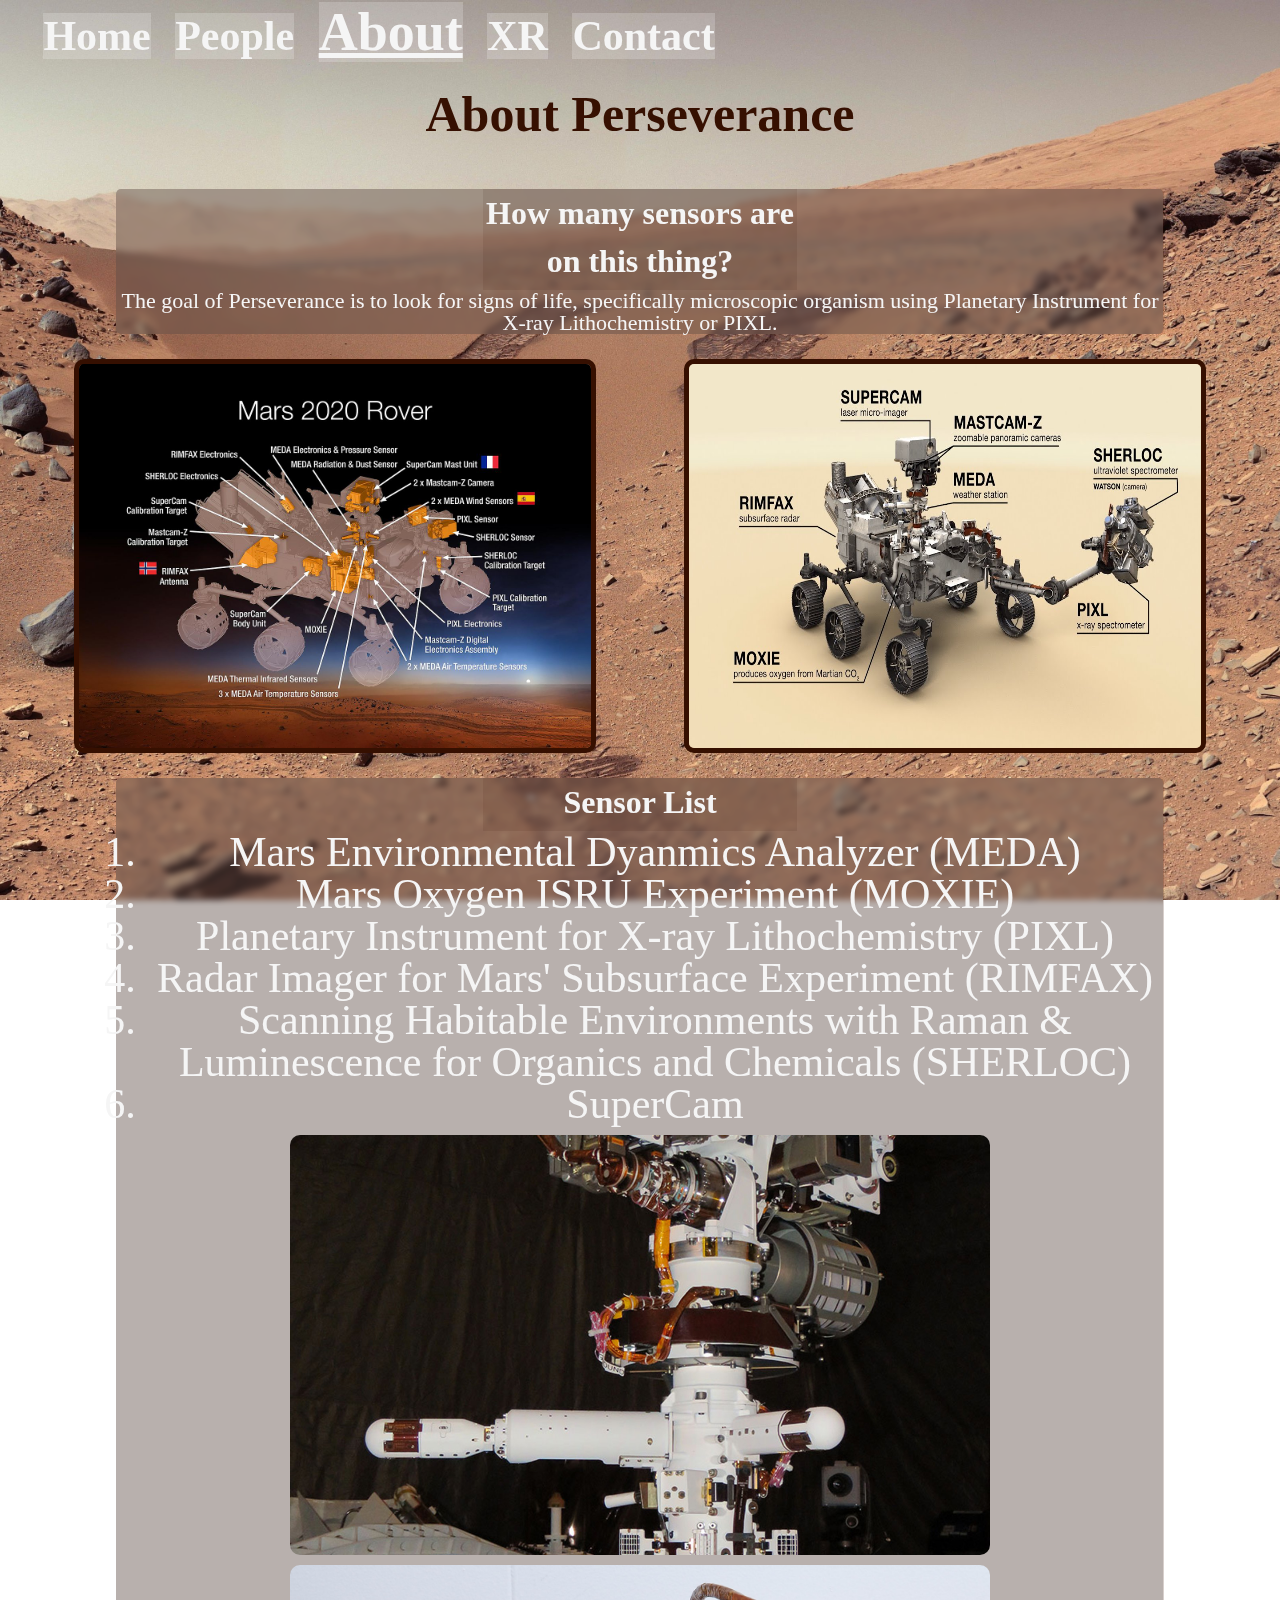
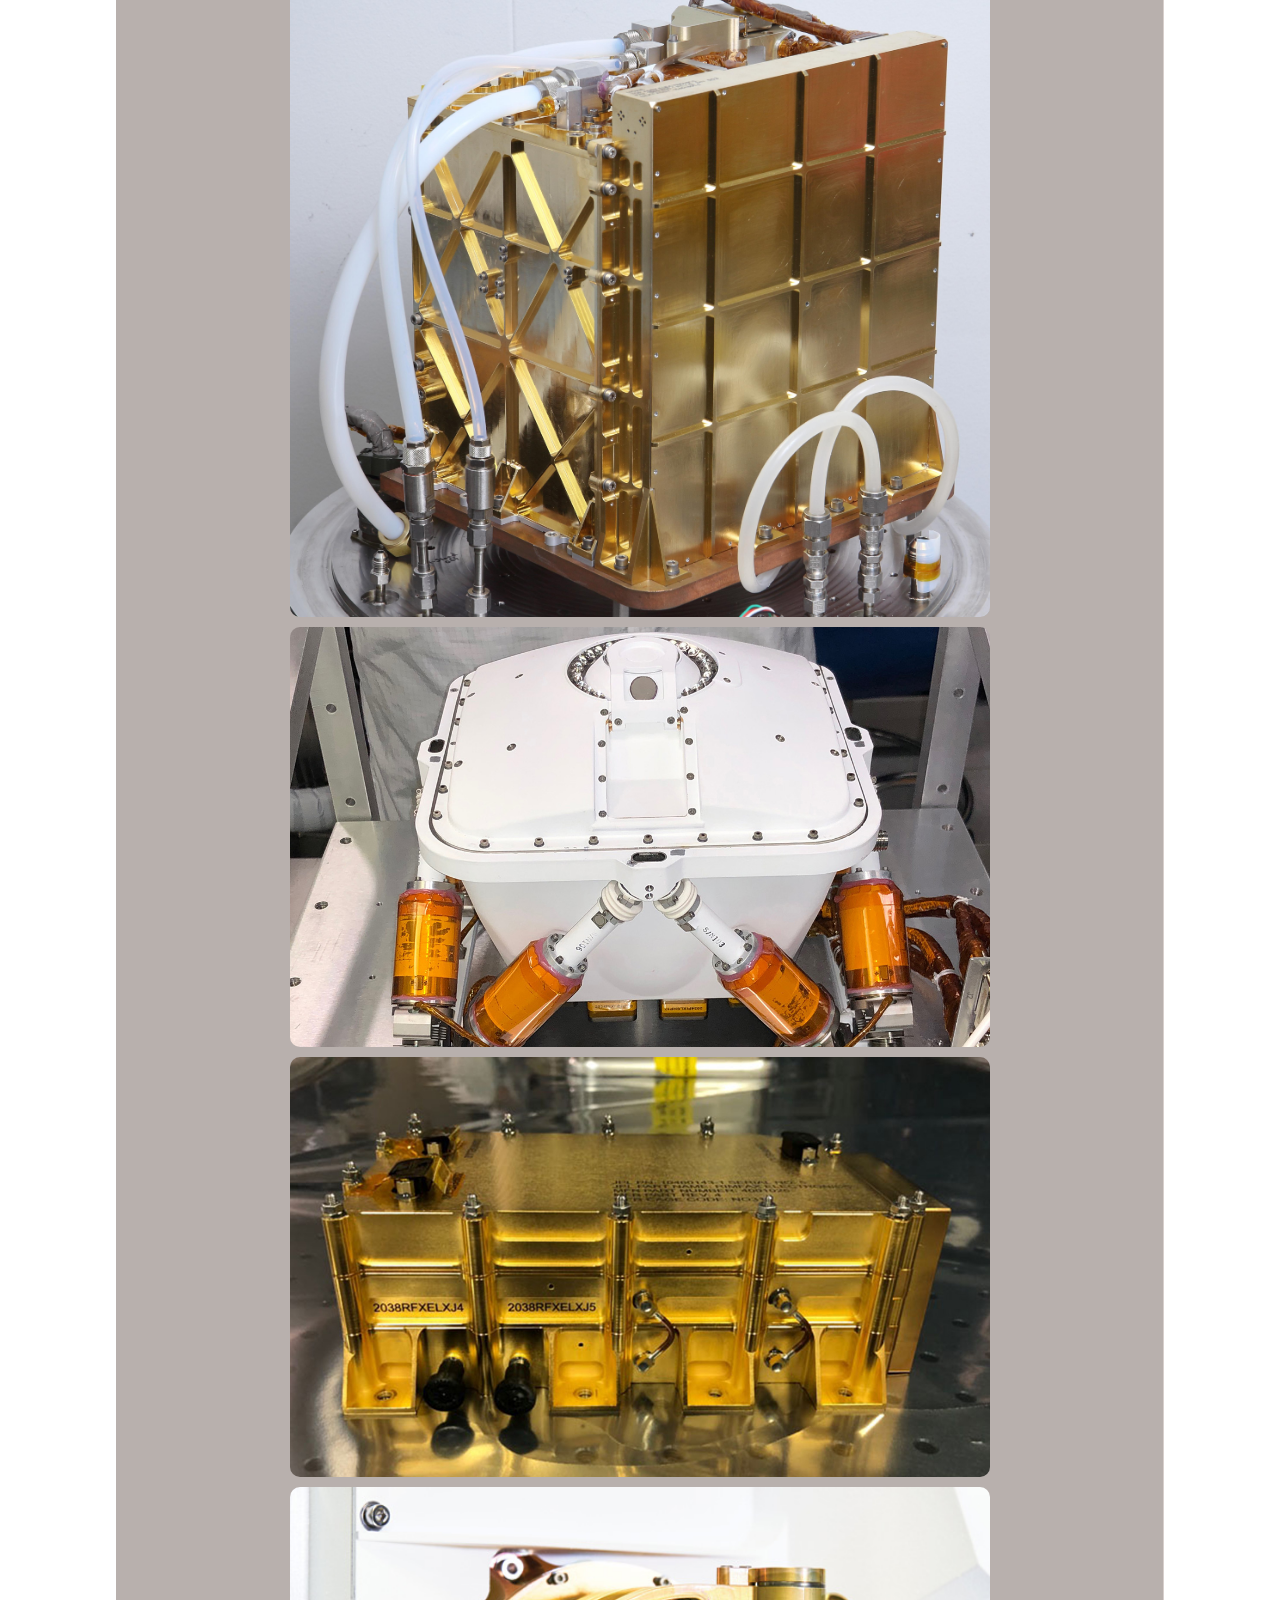
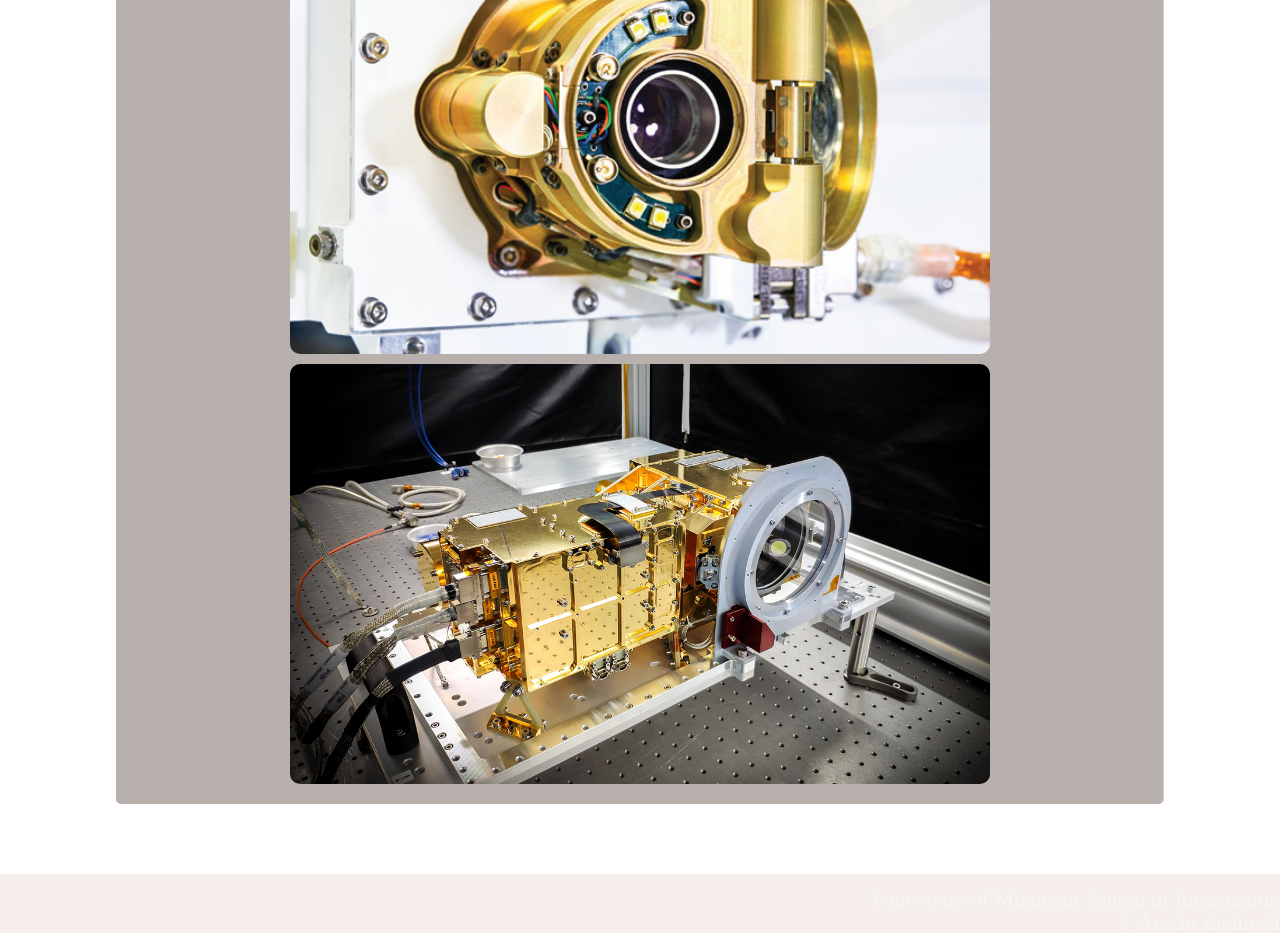
==== commit a3aa5e49: "Update about.html" ====
--- a/about.html
+++ b/about.html
@@ -59,20 +59,20 @@
 			<div class="sensor-list">
 				<ol>
 					<li>Mars Environmental Dyanmics Analyzer (MEDA)</li>
-					<img src="images/meda.jpg" class="img3" alt="meda sensor" />
 					<li>Mars Oxygen ISRU Experiment (MOXIE)</li>
-					<img src="images/moxie.jpg" class="img3" alt="moxie sensor" />
 					<li>Planetary Instrument for X-ray Lithochemistry (PIXL)</li>
-					<img src="images/pixl_camera.jpg" class="img3" alt="Pixl camera" />
 					<li>Radar Imager for Mars' Subsurface Experiment (RIMFAX)</li>
-					<img src="images/rimfax.jpg" class="img3" alt="rimfax sensor" />
 					<li>Scanning Habitable Environments with Raman & Luminescence for Organics and Chemicals (SHERLOC)
 					</li>
-					<img src="images/sherloc.jpg" class="img3" alt="sherloc sensor" />
 					<li>SuperCam</li>
-					<img src="images/supercam-web.jpg" class="img3" alt="supercam sensor" />
 				</ol>
 				</div>
+				<img src="images/meda.jpg" class="img3" alt="meda sensor" />
+				<img src="images/moxie.jpg" class="img3" alt="moxie sensor" />
+				<img src="images/pixl_camera.jpg" class="img3" alt="Pixl camera" />
+				<img src="images/rimfax.jpg" class="img3" alt="rimfax sensor" />
+				<img src="images/sherloc.jpg" class="img3" alt="sherloc sensor" />
+				<img src="images/supercam-web.jpg" class="img3" alt="supercam sensor" />
 			</div>
 
 	</main>
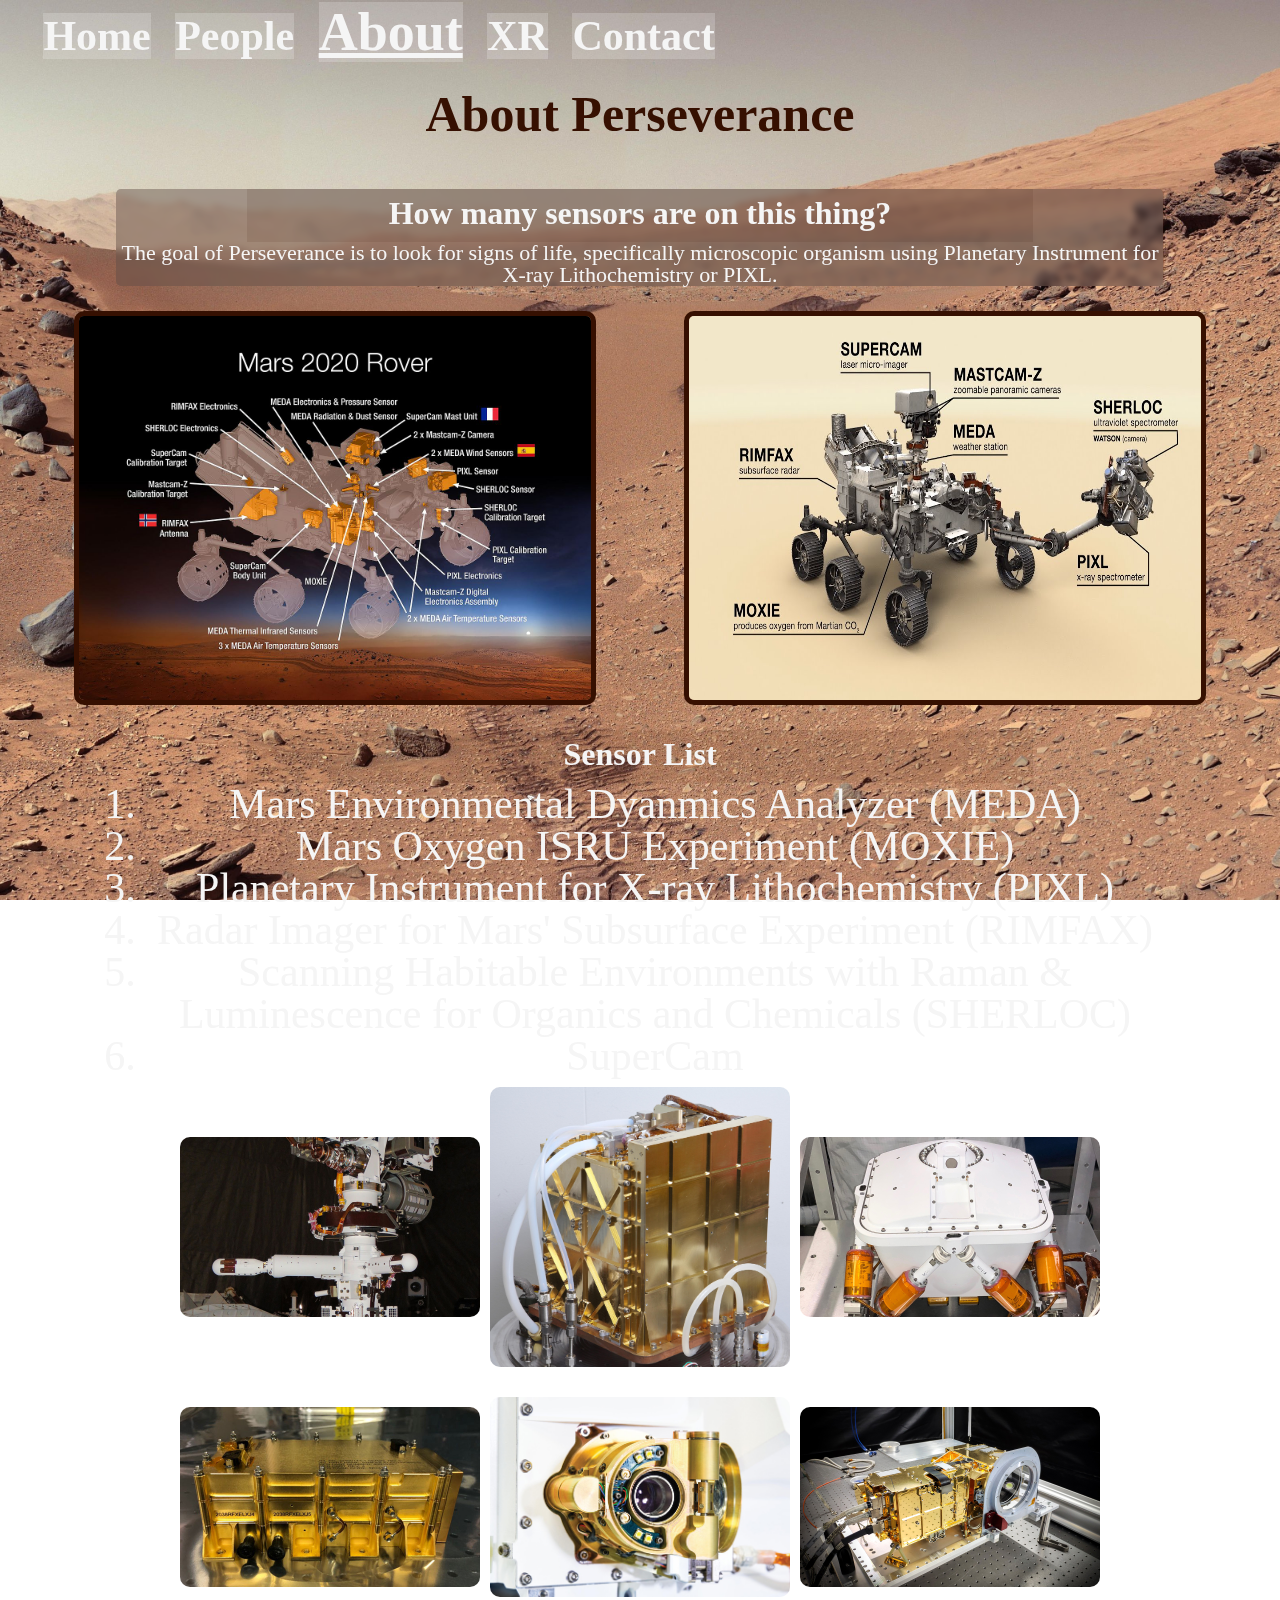
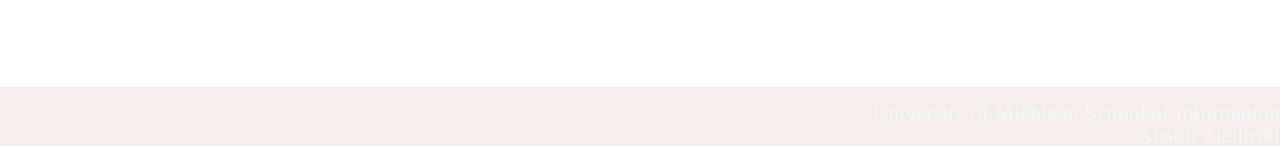
==== commit 1a67683b: "update" ====
--- a/about.html
+++ b/about.html
@@ -67,12 +67,14 @@
 					<li>SuperCam</li>
 				</ol>
 				</div>
-				<img src="images/meda.jpg" class="img3" alt="meda sensor" />
-				<img src="images/moxie.jpg" class="img3" alt="moxie sensor" />
-				<img src="images/pixl_camera.jpg" class="img3" alt="Pixl camera" />
-				<img src="images/rimfax.jpg" class="img3" alt="rimfax sensor" />
-				<img src="images/sherloc.jpg" class="img3" alt="sherloc sensor" />
-				<img src="images/supercam-web.jpg" class="img3" alt="supercam sensor" />
+				<div class="sensors">
+				<img src="images/meda.jpg" class="img3" id="sensor1" alt="meda sensor" />
+				<img src="images/moxie.jpg" class="img3" id="sensor2" alt="moxie sensor" />
+				<img src="images/pixl_camera.jpg" class="img3" id="sensor3" alt="Pixl camera" />
+				<img src="images/rimfax.jpg" class="img3" id="sensor4" alt="rimfax sensor" />
+				<img src="images/sherloc.jpg" class="img3" id="sensor5" alt="sherloc sensor" />
+				<img src="images/supercam-web.jpg" class="img3" id="sensor6" alt="supercam sensor" />
+				</div>
 			</div>
 
 	</main>
--- a/css/style.css
+++ b/css/style.css
@@ -41,7 +41,7 @@
   margin-left: auto;
   margin-right: auto;
   text-align: center;
-  width: 30%;
+  width: 75%;
   background-color: rgba(54, 16, 1, 0.1);
 }
 
@@ -198,6 +198,43 @@
   
 }
 
+.sensors{
+  display: grid;
+  grid-template-columns: 1fr;
+  grid-row: auto auto auto auto auto auto;
+  grid-row-gap: 10px;
+  justify-content: center;
+  align-items: center;
+}
+
+#sensor, #sensor2, #sensor3, #sensor4, #sensor5, #sensor6{
+  grid-column: 1 / span 1;
+}
+
+#sensor1{
+  grid-row: 1 / span 1;
+}
+
+#sensor2{
+  grid-row: 2 / span 1;
+}
+
+#sensor3{
+  grid-row: 3 / span 1;
+}
+
+#sensor4{
+  grid-row: 4 / span 1;
+}
+
+#sensor5{
+  grid-row: 5 / span 1;
+}
+
+#sensor6{
+  grid-row: 6 / span 1;
+}
+
 header{
   
   background-attachment: fixed; /* Parallax effect */     
@@ -208,7 +245,7 @@
   margin-bottom: 25px;
 }
 
-.intro-text, .liftoff-text, .journey-text, .landing-text, .about-text, .sensor-text{
+.intro-text, .liftoff-text, .journey-text, .landing-text, .about-text{
   grid-column: 2 / span 2;
   text-align: center;
   align-items: center;
@@ -217,6 +254,10 @@
   background-color: rgba(54, 16, 1, 0.2);
   border-radius: 5px;
 }
+.sensor-text{
+  grid-column: 1/ -1;
+}
+
 
 /*Req 8a, 8b, and 8c*/
 .intro-image, .liftoff-image, .journey-image, .landing-image, .about-image, .about-images, .sensor-images{
@@ -767,6 +808,52 @@
     margin-left: 0px;
     width: 90%;
   }
+
+  .sensors{
+    display: grid;
+    grid-template-columns: 1fr 3fr 3fr 1fr;
+    grid-template-rows: auto auto auto;
+    grid-row-gap: 10px;
+    grid-column-gap: 10px;
+    justify-content: center;
+    align-items: center;
+
+  }
+  
+  #sensor1, #sensor3, #sensor5{
+    grid-column: 2 / span 1;
+    width: 300px;
+  }
+
+ #sensor2, #sensor4, #sensor6{
+    grid-column: 3 / span 1;
+    width: 300px;
+  }
+  
+  #sensor1{
+    grid-row: 1 / span 1;
+  }
+  
+  #sensor2{
+    grid-row: 1 / span 1;
+  }
+  
+  #sensor3{
+    grid-row: 2 / span 1;
+  }
+  
+  #sensor4{
+    grid-row: 2 / span 1;
+  }
+  
+  #sensor5{
+    grid-row: 3 / span 1;
+  }
+  
+  #sensor6{
+    grid-row: 3 / span 1;
+  }
+
 }
 
 
@@ -930,6 +1017,10 @@
   
   }
 
+  img{
+    width: 30%;
+  }
+
   .sensor-text{
     grid-column: 2 / span 3;
   }
@@ -940,6 +1031,42 @@
 
   .container1{
     margin-left: 5%;
+  }
+
+  .sensors{
+    display: grid;
+    grid-template-columns: 1fr 3fr 3fr 3fr 1fr;
+    grid-template-rows: auto auto;
+    grid-row-gap: 10px;
+    grid-column-gap: 10px;
+    justify-content: center;
+    align-items: center;
+
+  }
+  
+  #sensor1, #sensor4{
+    grid-column: 2 / span 1;
+    width: 300px;
+  }
+  #sensor2, #sensor5{
+    grid-column: 3 / span 1;
+    width: 300px;
+  }
+
+
+ #sensor3, #sensor6{
+    grid-column: 4 / span 1;
+    width: 300px;
+  }
+  
+  #sensor1, #sensor2, #sensor3{
+    grid-row: 1 / span 1;
+  }
+  
+  
+  
+  #sensor4, #sensor5, #sensor6 {
+    grid-row: 2 / span 1;
   }
 
 }
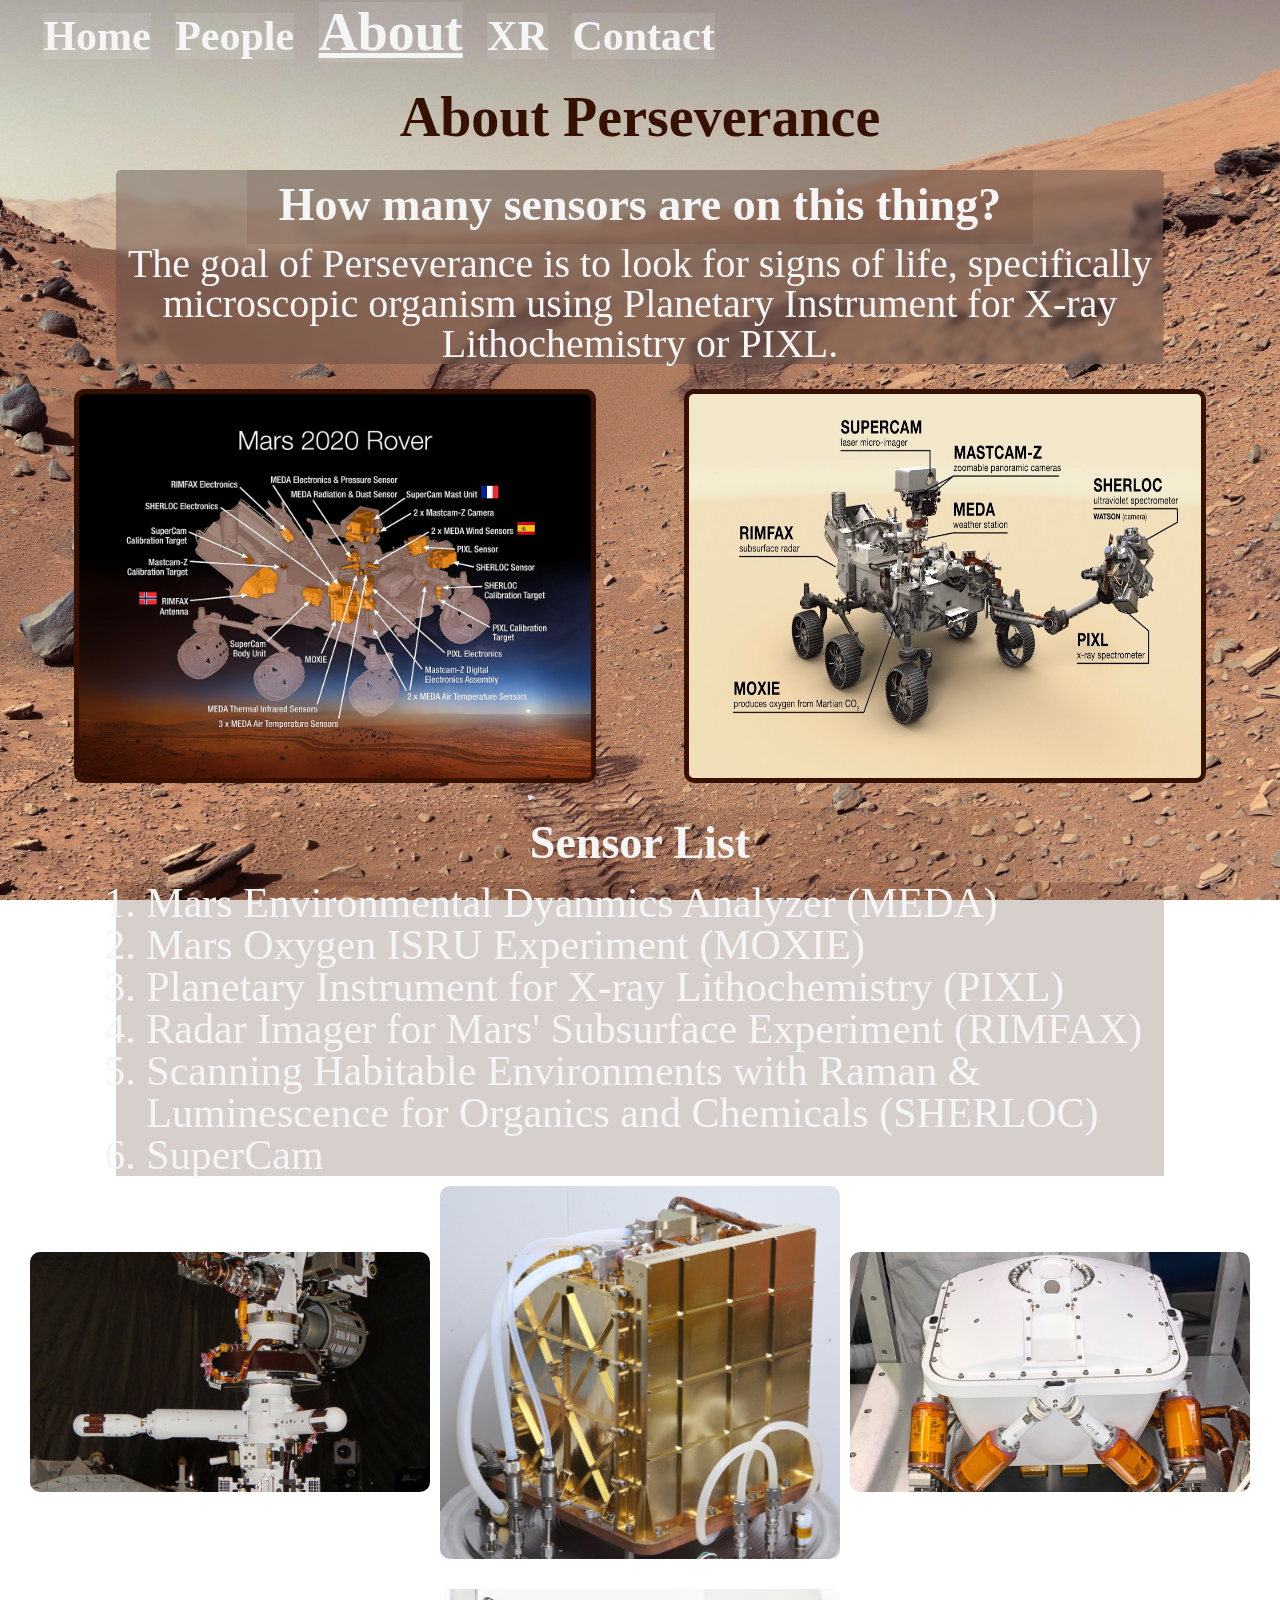
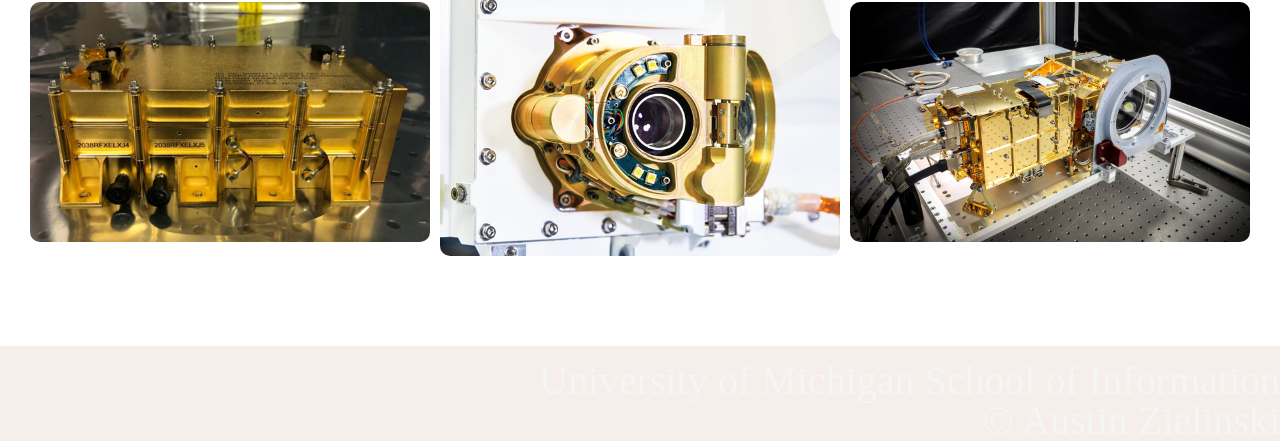
==== commit 78961d7c: "update" ====
--- a/about.html
+++ b/about.html
@@ -19,7 +19,7 @@
 </head>
 
 <body id="homepage">
-	<div class="skip"><a href="#main">Skip to Main Content</a></div>
+	<div class="skip"><a id="skipC" href="#main">Skip to Main Content</a></div>
 	<nav>
 		<ul>
 			<li><a href="index.html">Home</a></li>
--- a/css/style.css
+++ b/css/style.css
@@ -54,7 +54,7 @@
 
 
 nav{
-  background-color: rgba(54, 16, 1, 0.1);
+  background-color: rgba(54, 16, 1, 0.2);
   padding: 10px 5px; 
   text-align: center;
 }
@@ -114,7 +114,7 @@
   margin-top: 3px;
   font-size: 25px;
   color: whitesmoke;
-  background-color: rgba(255, 255, 255, .2);
+  background-color: rgba(54, 16, 1, 0.2);
   text-align: center;
 }
 input {
@@ -139,6 +139,10 @@
   width: 100%;
 }
 
+#checked1{
+  align-items: left;
+}
+
 
 input[type=checkbox]{
 
@@ -161,10 +165,14 @@
   text-decoration: underline;
 }
 
+#skipC{
+  color: black;
+}
+
 /*Req 3a*/
 .skip a{
   background: whitesmoke;
-  color: color: rgb(54, 16, 1);
+  color: rgba(54, 16, 1, 1);
   left: 0;      
   -webkit-transition: top 1s ease-out;
   transition: top 1s ease-out;
@@ -178,7 +186,7 @@
 
 }
 li{
-  text-align:center;
+  
   
 }
 /*Req 4*/
@@ -235,7 +243,7 @@
   grid-row: 6 / span 1;
 }
 
-header{
+.parallax{
   
   background-attachment: fixed; /* Parallax effect */     
   background-position: center;  /* Parallax effect */
@@ -351,6 +359,7 @@
   padding: none;
   color: whitesmoke;
   justify-content: center;
+  background-color: rgba(54, 16, 1, 0.2);
 }
 
 .sensor-list li{
@@ -517,6 +526,15 @@
 }
 
 h3{
+  font-size: 28px;
+  line-height: 1.5;
+  padding-bottom: 5px;
+  color: whitesmoke;
+  margin-left: auto;
+  margin-right: auto;
+  text-align: center;
+  width: 75%;
+  background-color: rgba(54, 16, 1, 0.1);
   color: whitesmoke;
   padding-bottom: 10px;
   text-decoration: none;
@@ -852,6 +870,26 @@
   
   #sensor6{
     grid-row: 3 / span 1;
+  }
+
+  h1 {
+    font-size: 50px;
+  }
+
+  h2 {
+    font-size: 40px;
+  }
+
+  h3{
+    font-size: 37px;
+  }
+
+  p {
+    font-size: 32px;
+  }
+
+  body{
+    font-size: 25px;
   }
 
 }
@@ -909,7 +947,7 @@
  
 
   nav a{
-    background-color: rgba(255, 255, 255, .2);
+    background-color: rgba(255, 255, 255, .1);
     font-size: 42px;
     color: whitesmoke;
   }
@@ -1018,7 +1056,7 @@
   }
 
   img{
-    width: 30%;
+    width: 35S%;
   }
 
   .sensor-text{
@@ -1046,27 +1084,45 @@
   
   #sensor1, #sensor4{
     grid-column: 2 / span 1;
-    width: 300px;
+    width: 400px;
   }
   #sensor2, #sensor5{
     grid-column: 3 / span 1;
-    width: 300px;
+    width: 400px;
   }
 
 
  #sensor3, #sensor6{
     grid-column: 4 / span 1;
-    width: 300px;
+    width: 400px;
   }
   
   #sensor1, #sensor2, #sensor3{
     grid-row: 1 / span 1;
   }
-  
-  
-  
+
   #sensor4, #sensor5, #sensor6 {
     grid-row: 2 / span 1;
+  }
+
+  h1 {
+    font-size: 56px;
+  }
+
+  h2 {
+    font-size: 46px;
+  }
+
+  h3{
+    font-size: 43px;
+  }
+
+  p {
+    font-size: 40px;
+  }
+
+  label{
+    font-size: 40px;
   }
 
 }
@@ -1087,7 +1143,7 @@
    }
 
   /*Turn off parallax*/
-  header{
+  body{
     background-attachment: initial;
   }
 }
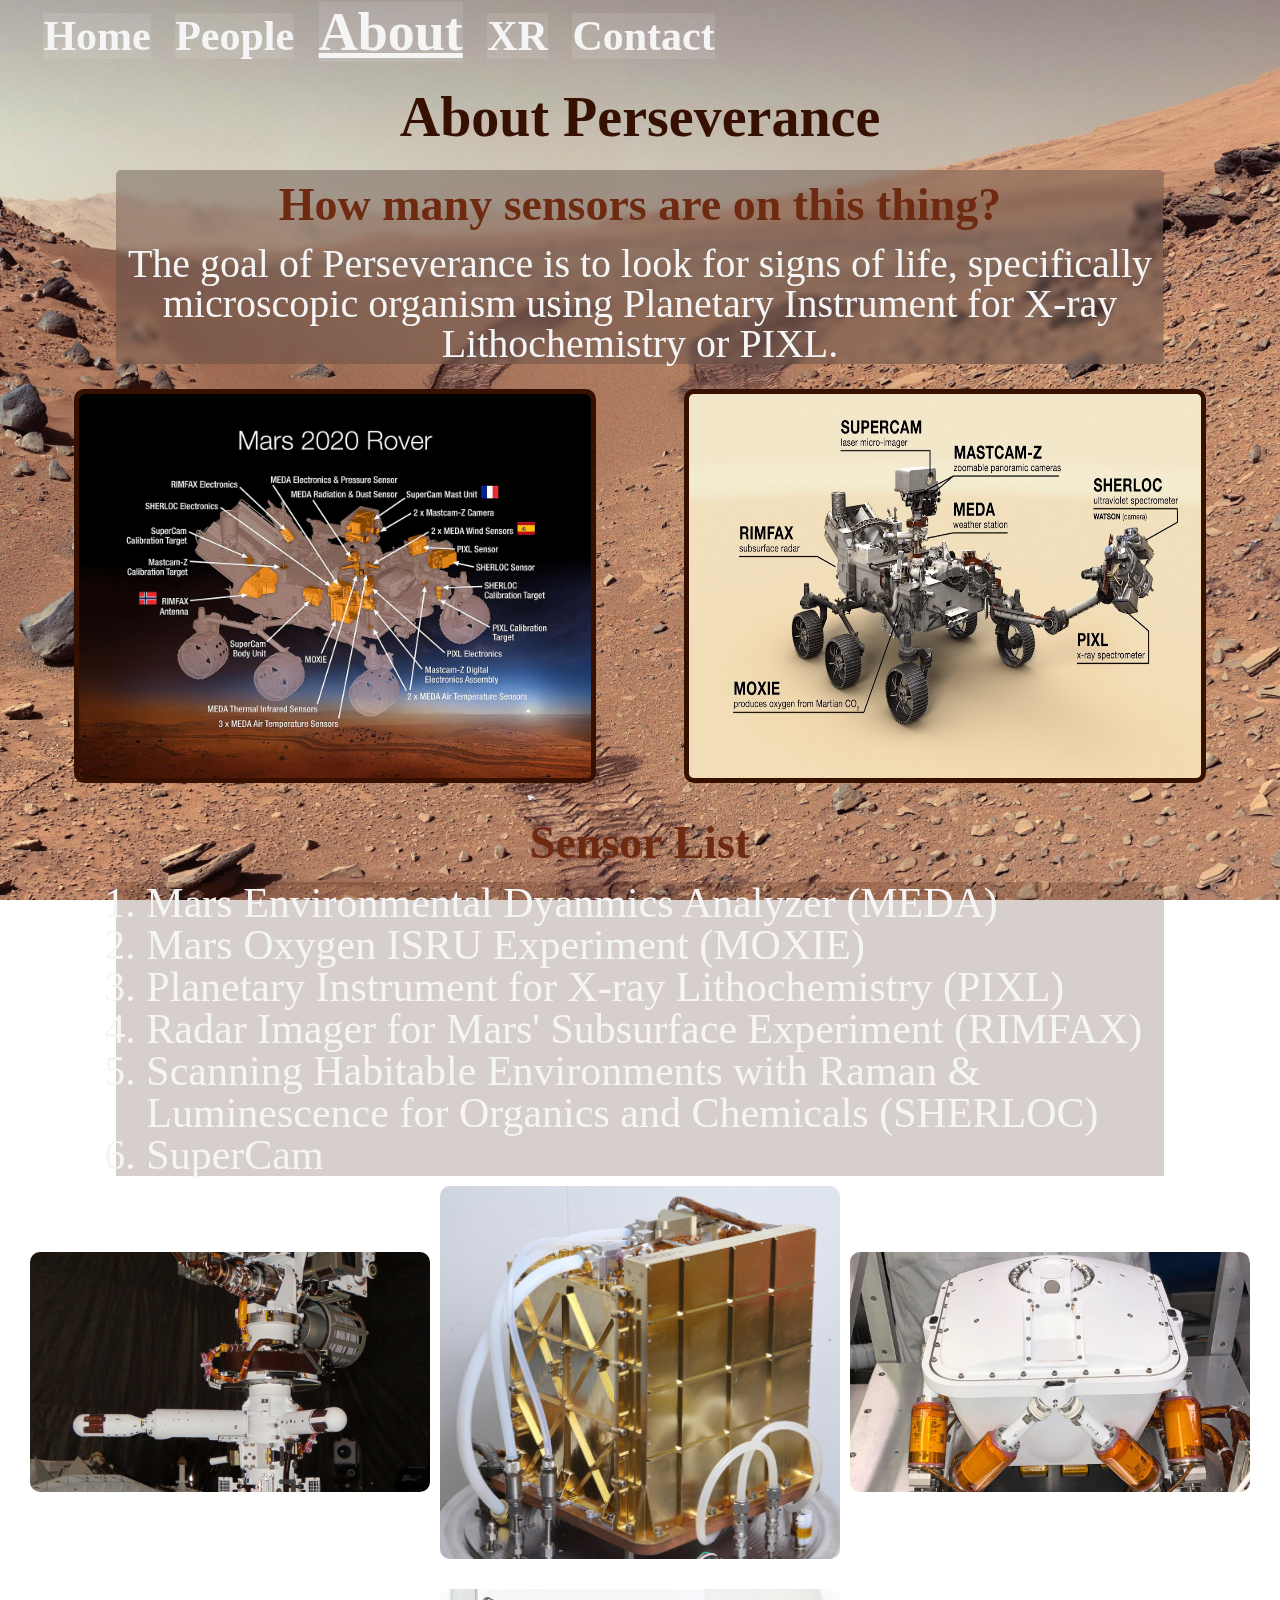
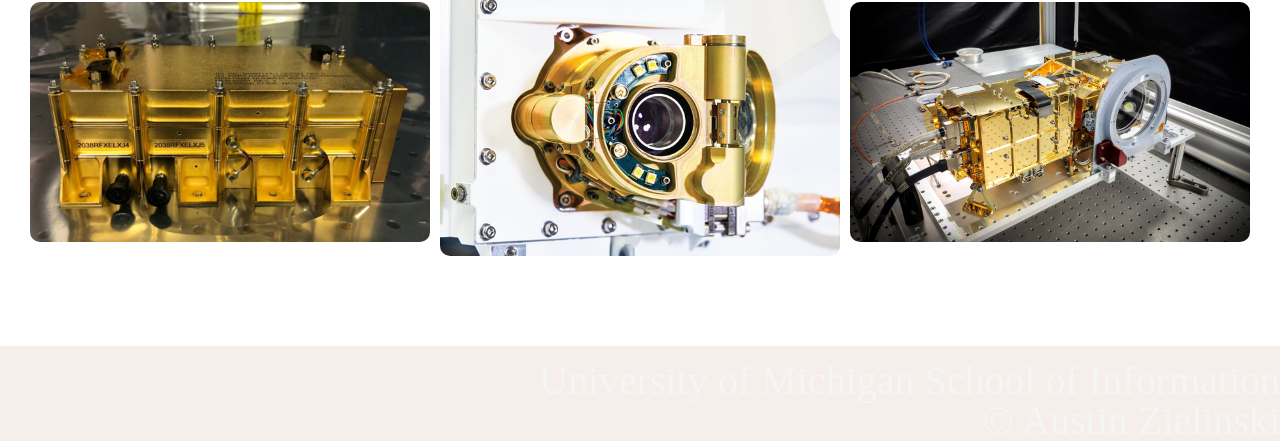
==== commit c2147577: "update" ====
--- a/about.html
+++ b/about.html
@@ -24,7 +24,7 @@
 		<ul>
 			<li><a href="index.html">Home</a></li>
 			<li><a href="people.html">People</a></li>
-			<li><a href="about.html" class="current" >About</a></li>
+			<li><a href="about.html" class="current">About</a></li>
 			<li><a href="xr.html">XR</a></li>
 			<li><a href="contact.html">Contact</a></li>
 		</ul>
@@ -41,12 +41,14 @@
 			<img src="images/rover-sensors.jpg" class="img1" alt="Sensors on the rover.">
 		</div>
 		<div class="sensor-images">
-			
+
 		</div>
 
 		<div class="about-text">
 			<a id="intro"></a>
-			<h2>How many sensors are on this thing?</h2>
+			<div class="backgroundremove">
+				<h2>How many sensors are on this thing?</h2>
+			</div>
 			<p> The goal of Perseverance is to look for signs of life, specifically microscopic organism using Planetary
 				Instrument for X-ray Lithochemistry or PIXL.
 
@@ -66,16 +68,16 @@
 					</li>
 					<li>SuperCam</li>
 				</ol>
-				</div>
-				<div class="sensors">
+			</div>
+			<div class="sensors">
 				<img src="images/meda.jpg" class="img3" id="sensor1" alt="meda sensor" />
 				<img src="images/moxie.jpg" class="img3" id="sensor2" alt="moxie sensor" />
 				<img src="images/pixl_camera.jpg" class="img3" id="sensor3" alt="Pixl camera" />
 				<img src="images/rimfax.jpg" class="img3" id="sensor4" alt="rimfax sensor" />
 				<img src="images/sherloc.jpg" class="img3" id="sensor5" alt="sherloc sensor" />
 				<img src="images/supercam-web.jpg" class="img3" id="sensor6" alt="supercam sensor" />
-				</div>
 			</div>
+		</div>
 
 	</main>
 
--- a/css/style.css
+++ b/css/style.css
@@ -42,7 +42,7 @@
   margin-right: auto;
   text-align: center;
   width: 75%;
-  background-color: rgba(54, 16, 1, 0.1);
+  color: rgb(110, 43, 17);
 }
 
 nav li{
@@ -153,7 +153,7 @@
 
 input[type=submit] {
   background-color: rgba(54, 16, 1, 1);
-  color: white;
+  color: whitesmoke;
   cursor: pointer;
 }
 
@@ -167,6 +167,10 @@
 
 #skipC{
   color: black;
+}
+
+.background1{
+  background-color: rgba(54, 16, 1, 0.2)
 }
 
 /*Req 3a*/
@@ -307,6 +311,10 @@
   padding-bottom: 10px;
 }
 
+.backgroundremove{
+  background-color: none;
+}
+
 .text{
   background-color: whitesmoke;
   border: 10px solid black;
@@ -317,6 +325,7 @@
 .about-text{
   grid-row: 1 / span 1;
 }
+
 
 .about-image{
   grid-row: 2 / span 1;
@@ -534,7 +543,6 @@
   margin-right: auto;
   text-align: center;
   width: 75%;
-  background-color: rgba(54, 16, 1, 0.1);
   color: whitesmoke;
   padding-bottom: 10px;
   text-decoration: none;
@@ -801,7 +809,7 @@
     text-decoration: underline;
   }
 
-  .intro-text, .liftoff-text, .journey-text, .landing-text, .about-text, .sensor-text{
+  .intro-text, .liftoff-text, .journey-text, .landing-text, .about-text, .sensor-text, .about-text1{
   grid-column: 2 / span 3;
 }
 
